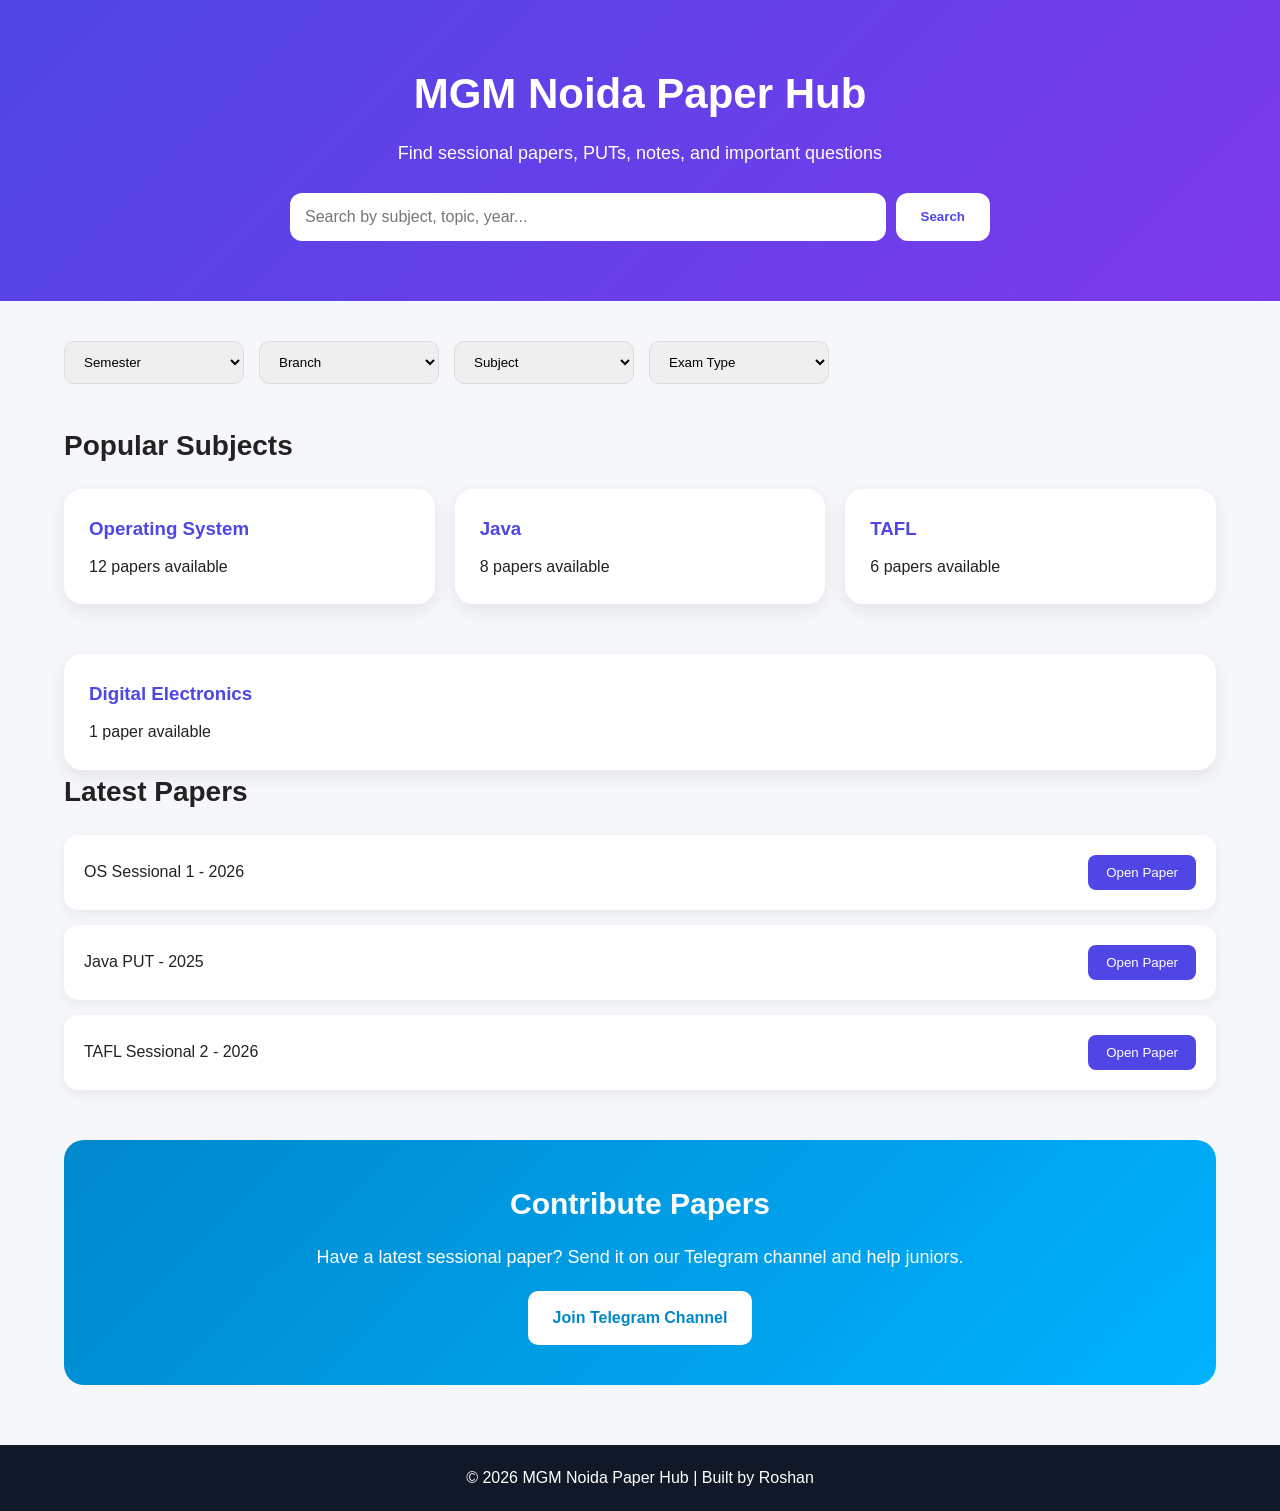
==== index.html @ cc9a1ad0 "renamed home page to index.html" ====
<!DOCTYPE html>
<html lang="en">
<head>
  <meta charset="UTF-8" />
  <meta name="viewport" content="width=device-width, initial-scale=1.0"/>
  <title>MGM Noida Paper Hub</title>
  <style>
    * {
      margin: 0;
      padding: 0;
      box-sizing: border-box;
      font-family: Arial, sans-serif;
    }

    body {
      background: #f5f7fb;
      color: #222;
      line-height: 1.6;
    }

    header {
      background: linear-gradient(135deg, #4f46e5, #7c3aed);
      color: white;
      padding: 60px 20px;
      text-align: center;
    }

    header h1 {
      font-size: 42px;
      margin-bottom: 12px;
    }

    header p {
      font-size: 18px;
      margin-bottom: 25px;
    }

    .search-box {
      max-width: 700px;
      margin: auto;
      display: flex;
      gap: 10px;
    }

    .search-box input {
      flex: 1;
      padding: 15px;
      border: none;
      border-radius: 12px;
      font-size: 16px;
      outline: none;
    }

    .search-box button {
      padding: 15px 25px;
      border: none;
      background: white;
      color: #4f46e5;
      font-weight: bold;
      border-radius: 12px;
      cursor: pointer;
    }

    .container {
      width: 90%;
      max-width: 1200px;
      margin: 40px auto;
    }

    .filters {
      display: flex;
      gap: 15px;
      flex-wrap: wrap;
      margin-bottom: 40px;
    }

    .filters select {
      padding: 12px 15px;
      border-radius: 10px;
      border: 1px solid #ddd;
      min-width: 180px;
    }

    .section-title {
      font-size: 28px;
      margin-bottom: 20px;
    }

    .cards {
      display: grid;
      grid-template-columns: repeat(auto-fit, minmax(250px, 1fr));
      gap: 20px;
      margin-bottom: 50px;
    }

    .card {
      background: white;
      padding: 25px;
      border-radius: 18px;
      box-shadow: 0 6px 18px rgba(0,0,0,0.08);
      transition: 0.3s;
    }

    .card:hover {
      transform: translateY(-5px);
    }

    .card h3 {
      margin-bottom: 10px;
      color: #4f46e5;
    }

    .paper-list {
      display: grid;
      gap: 15px;
      margin-bottom: 50px;
    }

    .paper-item {
      background: white;
      padding: 20px;
      border-radius: 14px;
      box-shadow: 0 4px 12px rgba(0,0,0,0.06);
      display: flex;
      justify-content: space-between;
      align-items: center;
    }

    .paper-item button {
      background: #4f46e5;
      color: white;
      border: none;
      padding: 10px 18px;
      border-radius: 8px;
      cursor: pointer;
    }

    .telegram-box {
      background: linear-gradient(135deg, #0088cc, #00b2ff);
      color: white;
      padding: 40px;
      border-radius: 20px;
      text-align: center;
    }

    .telegram-box h2 {
      margin-bottom: 15px;
      font-size: 30px;
    }

    .telegram-box p {
      margin-bottom: 20px;
      font-size: 18px;
    }

    .telegram-box a {
      display: inline-block;
      padding: 14px 25px;
      background: white;
      color: #0088cc;
      text-decoration: none;
      border-radius: 10px;
      font-weight: bold;
    }

    footer {
      margin-top: 60px;
      padding: 20px;
      text-align: center;
      background: #111827;
      color: white;
    }
  </style>
</head>
<body>

  <header>
    <h1>MGM Noida Paper Hub</h1>
    <p>Find sessional papers, PUTs, notes, and important questions</p>
    <div class="search-box">
      <input type="text" placeholder="Search by subject, topic, year..." />
      <button>Search</button>
    </div>
  </header>

  <div class="container">

    <div class="filters">
      <select>
        <option>Semester</option>
        <option>3rd</option>
        <option>4th</option>
        <option>5th</option>
      </select>

      <select>
        <option>Branch</option>
        <option>CSE</option>
        <option>IT</option>
        <option>ECE</option>
      </select>

      <select>
        <option>Subject</option>
        <option>Operating System</option>
        <option>Java</option>
        <option>TAFL</option>
      </select>

      <select>
        <option>Exam Type</option>
        <option>Sessional 1</option>
        <option>Sessional 2</option>
        <option>PUT</option>
      </select>
    </div>

    <h2 class="section-title">Popular Subjects</h2>
    <div class="cards">
      <div class="card">
        <h3>Operating System</h3>
        <p>12 papers available</p>
      </div>

      <div class="card">
        <h3>Java</h3>
        <p>8 papers available</p>
      </div>

      <div class="card">
        <h3>TAFL</h3>
        <p>6 papers available</p>
      </div>
    </div>
    
    <a href="digital.html" style="text-decoration: none; color: inherit;">
  <div class="card">
    <h3>Digital Electronics</h3>
    <p>1 paper available</p>
  </div>
</a>

    <h2 class="section-title">Latest Papers</h2>
    <div class="paper-list">
      <div class="paper-item">
        <span>OS Sessional 1 - 2026</span>
        <button>Open Paper</button>
      </div>

      <div class="paper-item">
        <span>Java PUT - 2025</span>
        <button>Open Paper</button>
      </div>

      <div class="paper-item">
        <span>TAFL Sessional 2 - 2026</span>
        <button>Open Paper</button>
      </div>
    </div>

    <div class="telegram-box">
      <h2>Contribute Papers</h2>
      <p>Have a latest sessional paper? Send it on our Telegram channel and help juniors.</p>
      <a href="#">Join Telegram Channel</a>
    </div>

  </div>

  <footer>
    © 2026 MGM Noida Paper Hub | Built by Roshan
  </footer>

</body>
</html>
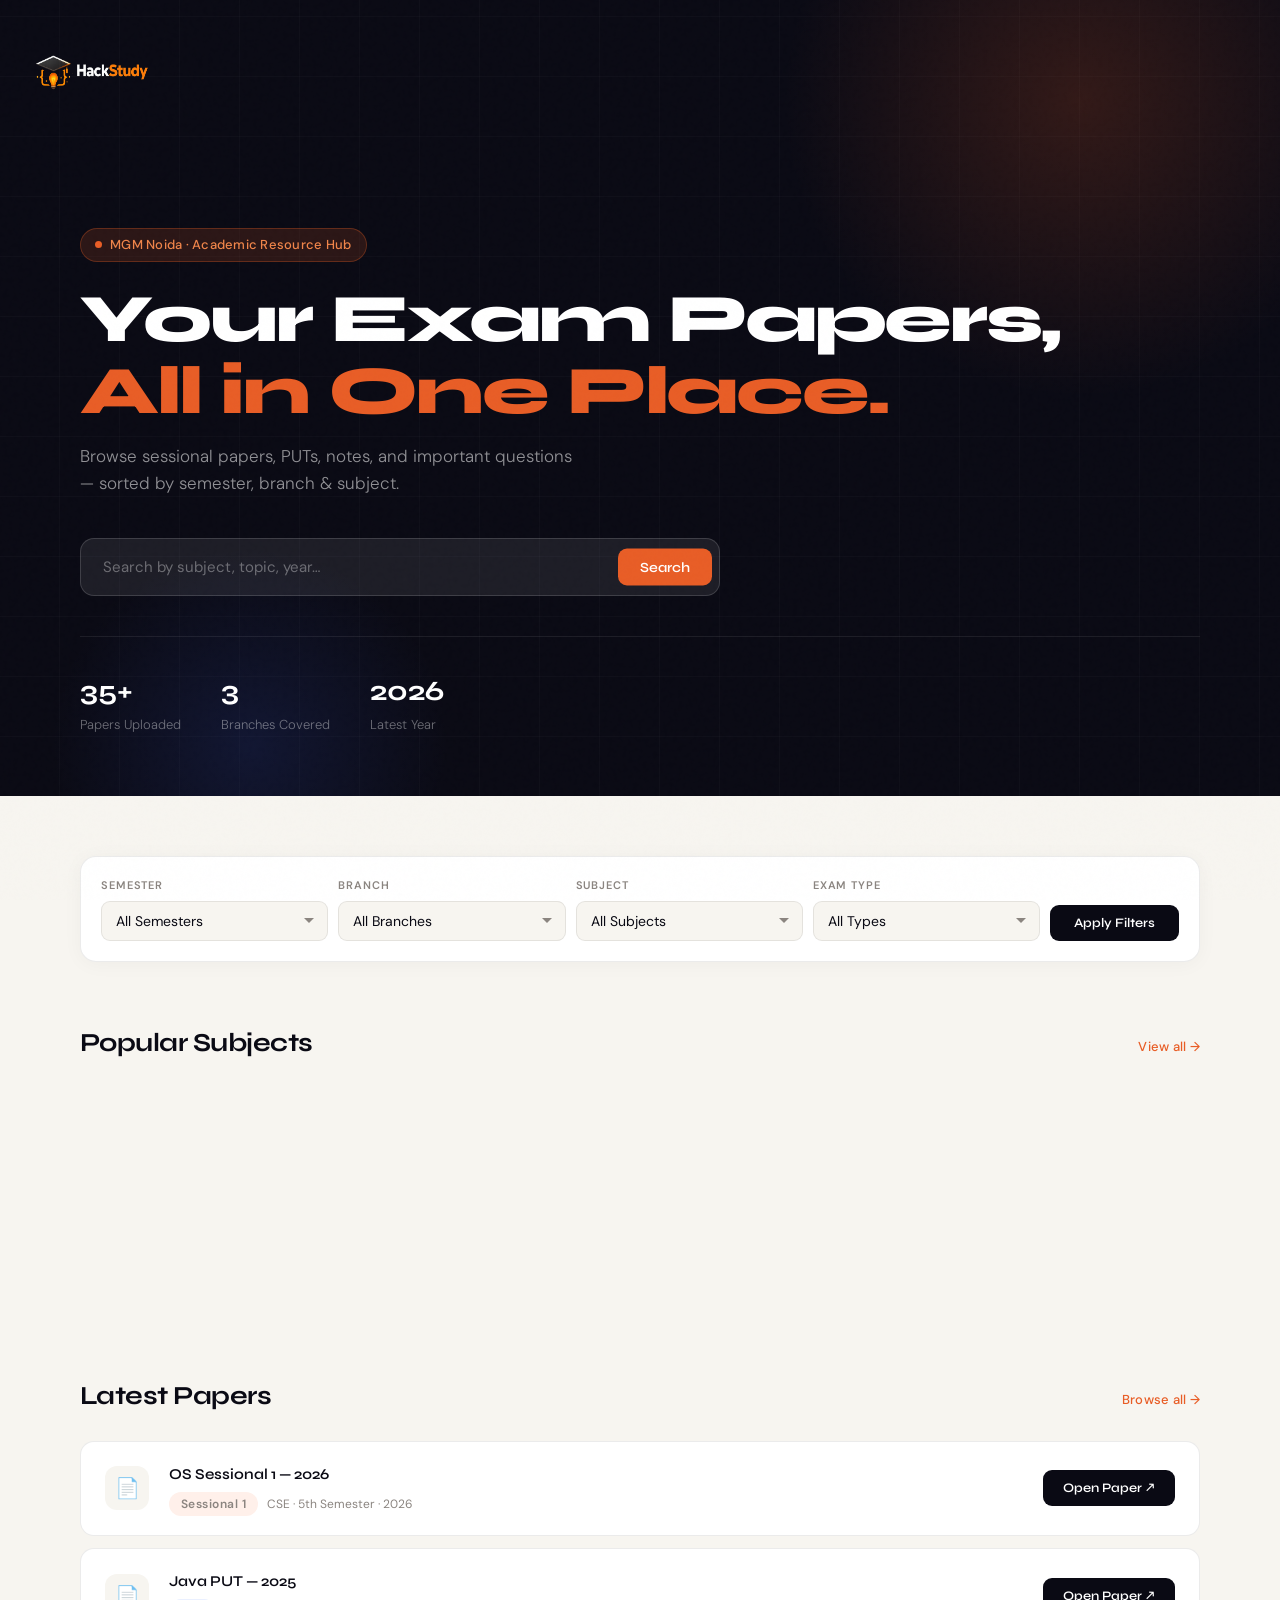
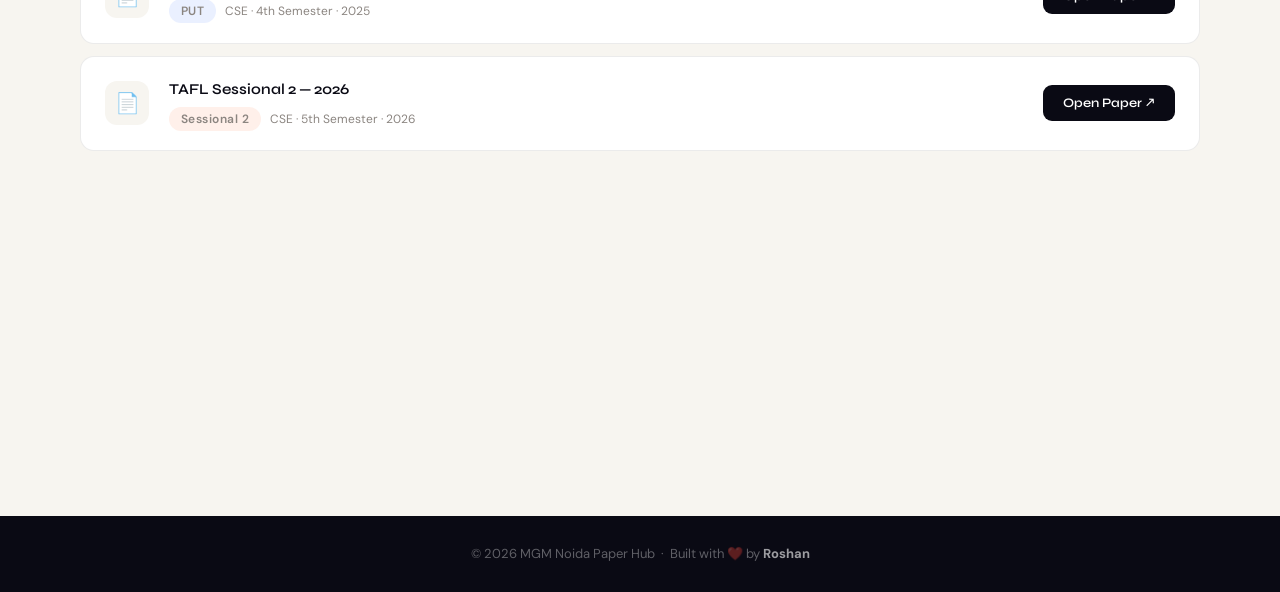
==== commit 5a75c229: "added logo and gitignore" ====
--- a/index.html
+++ b/index.html
@@ -4,270 +4,789 @@
   <meta charset="UTF-8" />
   <meta name="viewport" content="width=device-width, initial-scale=1.0"/>
   <title>MGM Noida Paper Hub</title>
+  <link href="https://fonts.googleapis.com/css2?family=Syne:wght@400;600;700;800&family=DM+Sans:ital,opsz,wght@0,9..40,300;0,9..40,400;0,9..40,500;1,9..40,300&display=swap" rel="stylesheet">
   <style>
+    :root {
+      --ink: #0a0a14;
+      --paper: #f7f5f0;
+      --cream: #ede9e1;
+      --accent: #e85d26;
+      --accent2: #3b5bdb;
+      --muted: #8b8580;
+      --card-bg: #ffffff;
+      --border: rgba(0,0,0,0.08);
+    }
+
     * {
       margin: 0;
       padding: 0;
       box-sizing: border-box;
-      font-family: Arial, sans-serif;
     }
 
     body {
-      background: #f5f7fb;
-      color: #222;
+      background: var(--paper);
+      color: var(--ink);
+      font-family: 'DM Sans', sans-serif;
       line-height: 1.6;
-    }
-
+      overflow-x: hidden;
+    }
+
+    /* ─── NOISE TEXTURE OVERLAY ─── */
+    body::before {
+      content: '';
+      position: fixed;
+      inset: 0;
+      background-image: url("data:image/svg+xml,%3Csvg viewBox='0 0 200 200' xmlns='http://www.w3.org/2000/svg'%3E%3Cfilter id='noise'%3E%3CfeTurbulence type='fractalNoise' baseFrequency='0.9' numOctaves='4' stitchTiles='stitch'/%3E%3C/filter%3E%3Crect width='100%25' height='100%25' filter='url(%23noise)' opacity='0.04'/%3E%3C/svg%3E");
+      pointer-events: none;
+      z-index: 999;
+      opacity: 0.4;
+    }
+
+    /* ─── HEADER ─── */
     header {
-      background: linear-gradient(135deg, #4f46e5, #7c3aed);
+      background: var(--ink);
       color: white;
-      padding: 60px 20px;
-      text-align: center;
+      padding: 0;
+      position: relative;
+      overflow: hidden;
+    }
+
+    .header-bg-lines {
+      position: absolute;
+      inset: 0;
+      background-image:
+        repeating-linear-gradient(0deg, transparent, transparent 59px, rgba(255,255,255,0.04) 60px),
+        repeating-linear-gradient(90deg, transparent, transparent 59px, rgba(255,255,255,0.04) 60px);
+    }
+
+    .header-orb {
+      position: absolute;
+      width: 600px;
+      height: 600px;
+      border-radius: 50%;
+      background: radial-gradient(circle, rgba(232,93,38,0.18) 0%, transparent 70%);
+      top: -200px;
+      right: -100px;
+      pointer-events: none;
+    }
+
+    .header-orb2 {
+      position: absolute;
+      width: 400px;
+      height: 400px;
+      border-radius: 50%;
+      background: radial-gradient(circle, rgba(59,91,219,0.15) 0%, transparent 70%);
+      bottom: -150px;
+      left: 50px;
+      pointer-events: none;
+    }
+
+    .header-inner {
+      position: relative;
+      z-index: 1;
+      max-width: 1200px;
+      margin: 0 auto;
+      padding: 70px 40px 60px;
+    }
+
+    .header-badge {
+      display: inline-flex;
+      align-items: center;
+      gap: 8px;
+      background: rgba(232,93,38,0.15);
+      border: 1px solid rgba(232,93,38,0.3);
+      color: #f0854a;
+      padding: 6px 14px;
+      border-radius: 100px;
+      font-size: 13px;
+      font-weight: 500;
+      margin-bottom: 22px;
+      letter-spacing: 0.02em;
+    }
+
+    .header-badge span {
+      width: 7px;
+      height: 7px;
+      background: #e85d26;
+      border-radius: 50%;
+      display: inline-block;
+      animation: pulse 2s infinite;
+    }
+
+    @keyframes pulse {
+      0%, 100% { opacity: 1; transform: scale(1); }
+      50% { opacity: 0.5; transform: scale(0.8); }
     }
 
     header h1 {
-      font-size: 42px;
-      margin-bottom: 12px;
+      font-family: 'Syne', sans-serif;
+      font-size: clamp(38px, 6vw, 68px);
+      font-weight: 800;
+      line-height: 1.05;
+      letter-spacing: -0.03em;
+      margin-bottom: 16px;
+    }
+
+    header h1 em {
+      font-style: normal;
+      color: var(--accent);
     }
 
     header p {
-      font-size: 18px;
-      margin-bottom: 25px;
-    }
-
-    .search-box {
-      max-width: 700px;
-      margin: auto;
+      font-size: 17px;
+      color: rgba(255,255,255,0.55);
+      font-weight: 300;
+      max-width: 500px;
+      margin-bottom: 40px;
+    }
+
+    .search-wrap {
+      max-width: 640px;
+      position: relative;
+    }
+
+    .search-wrap input {
+      width: 100%;
+      padding: 18px 140px 18px 22px;
+      background: rgba(255,255,255,0.08);
+      border: 1px solid rgba(255,255,255,0.15);
+      border-radius: 14px;
+      color: white;
+      font-size: 15px;
+      font-family: 'DM Sans', sans-serif;
+      outline: none;
+      transition: border 0.2s, background 0.2s;
+    }
+
+    .search-wrap input::placeholder { color: rgba(255,255,255,0.35); }
+    .search-wrap input:focus {
+      border-color: rgba(232,93,38,0.5);
+      background: rgba(255,255,255,0.12);
+    }
+
+    .search-wrap button {
+      position: absolute;
+      right: 8px;
+      top: 50%;
+      transform: translateY(-50%);
+      background: var(--accent);
+      color: white;
+      border: none;
+      padding: 10px 22px;
+      border-radius: 9px;
+      font-family: 'Syne', sans-serif;
+      font-weight: 600;
+      font-size: 14px;
+      cursor: pointer;
+      transition: background 0.2s, transform 0.15s;
+    }
+
+    .search-wrap button:hover {
+      background: #d04e1a;
+      transform: translateY(-50%) scale(1.03);
+    }
+
+    .header-stats {
+      display: flex;
+      gap: 40px;
+      margin-top: 40px;
+      padding-top: 32px;
+      border-top: 1px solid rgba(255,255,255,0.08);
+    }
+
+    .stat {
+      display: flex;
+      flex-direction: column;
+      gap: 2px;
+    }
+
+    .stat-num {
+      font-family: 'Syne', sans-serif;
+      font-size: 28px;
+      font-weight: 700;
+      color: white;
+    }
+
+    .stat-label {
+      font-size: 13px;
+      color: rgba(255,255,255,0.4);
+      font-weight: 300;
+    }
+
+    /* ─── MAIN ─── */
+    .container {
+      max-width: 1200px;
+      margin: 0 auto;
+      padding: 60px 40px 80px;
+    }
+
+    /* ─── FILTERS ─── */
+    .filter-bar {
       display: flex;
       gap: 10px;
-    }
-
-    .search-box input {
+      flex-wrap: wrap;
+      margin-bottom: 60px;
+      padding: 20px;
+      background: var(--card-bg);
+      border-radius: 16px;
+      border: 1px solid var(--border);
+      box-shadow: 0 2px 20px rgba(0,0,0,0.04);
+    }
+
+    .filter-bar label {
+      font-size: 11px;
+      font-weight: 600;
+      letter-spacing: 0.08em;
+      text-transform: uppercase;
+      color: var(--muted);
+      display: block;
+      margin-bottom: 6px;
+    }
+
+    .filter-group {
+      display: flex;
+      flex-direction: column;
       flex: 1;
-      padding: 15px;
+      min-width: 140px;
+    }
+
+    .filter-group select {
+      padding: 10px 14px;
+      border-radius: 9px;
+      border: 1.5px solid var(--border);
+      background: var(--paper);
+      font-family: 'DM Sans', sans-serif;
+      font-size: 14px;
+      color: var(--ink);
+      outline: none;
+      cursor: pointer;
+      transition: border-color 0.2s;
+      appearance: none;
+      background-image: url("data:image/svg+xml,%3Csvg xmlns='http://www.w3.org/2000/svg' width='12' height='12' viewBox='0 0 12 12'%3E%3Cpath fill='%238b8580' d='M6 8L1 3h10z'/%3E%3C/svg%3E");
+      background-repeat: no-repeat;
+      background-position: right 12px center;
+      padding-right: 32px;
+    }
+
+    .filter-group select:focus { border-color: var(--accent2); }
+
+    .filter-btn {
+      align-self: flex-end;
+      padding: 10px 24px;
+      background: var(--ink);
+      color: white;
       border: none;
-      border-radius: 12px;
-      font-size: 16px;
-      outline: none;
-    }
-
-    .search-box button {
-      padding: 15px 25px;
-      border: none;
-      background: white;
-      color: #4f46e5;
-      font-weight: bold;
-      border-radius: 12px;
+      border-radius: 9px;
+      font-family: 'Syne', sans-serif;
+      font-weight: 600;
+      font-size: 13px;
       cursor: pointer;
-    }
-
-    .container {
-      width: 90%;
-      max-width: 1200px;
-      margin: 40px auto;
-    }
-
-    .filters {
-      display: flex;
-      gap: 15px;
-      flex-wrap: wrap;
-      margin-bottom: 40px;
-    }
-
-    .filters select {
-      padding: 12px 15px;
-      border-radius: 10px;
-      border: 1px solid #ddd;
-      min-width: 180px;
+      transition: background 0.2s;
+      white-space: nowrap;
+    }
+
+    .filter-btn:hover { background: #1e1e2e; }
+
+    /* ─── SECTION HEADER ─── */
+    .section-header {
+      display: flex;
+      align-items: baseline;
+      justify-content: space-between;
+      margin-bottom: 24px;
     }
 
     .section-title {
-      font-size: 28px;
-      margin-bottom: 20px;
-    }
-
+      font-family: 'Syne', sans-serif;
+      font-size: 26px;
+      font-weight: 700;
+      letter-spacing: -0.02em;
+    }
+
+    .section-link {
+      font-size: 13px;
+      color: var(--accent);
+      text-decoration: none;
+      font-weight: 500;
+      letter-spacing: 0.02em;
+    }
+
+    .section-link:hover { text-decoration: underline; }
+
+    /* ─── SUBJECT CARDS ─── */
     .cards {
       display: grid;
-      grid-template-columns: repeat(auto-fit, minmax(250px, 1fr));
-      gap: 20px;
-      margin-bottom: 50px;
+      grid-template-columns: repeat(auto-fill, minmax(220px, 1fr));
+      gap: 16px;
+      margin-bottom: 60px;
     }
 
     .card {
-      background: white;
-      padding: 25px;
+      background: var(--card-bg);
+      padding: 28px 24px;
       border-radius: 18px;
-      box-shadow: 0 6px 18px rgba(0,0,0,0.08);
-      transition: 0.3s;
+      border: 1.5px solid var(--border);
+      text-decoration: none;
+      color: inherit;
+      transition: transform 0.2s, box-shadow 0.2s, border-color 0.2s;
+      cursor: pointer;
+      position: relative;
+      overflow: hidden;
+    }
+
+    .card::after {
+      content: '';
+      position: absolute;
+      bottom: 0;
+      left: 0;
+      right: 0;
+      height: 3px;
+      background: var(--card-accent, var(--accent));
+      transform: scaleX(0);
+      transform-origin: left;
+      transition: transform 0.25s ease;
     }
 
     .card:hover {
-      transform: translateY(-5px);
+      transform: translateY(-4px);
+      box-shadow: 0 16px 40px rgba(0,0,0,0.1);
+      border-color: transparent;
+    }
+
+    .card:hover::after { transform: scaleX(1); }
+
+    .card-icon {
+      font-size: 28px;
+      margin-bottom: 14px;
+      display: block;
     }
 
     .card h3 {
-      margin-bottom: 10px;
-      color: #4f46e5;
-    }
-
+      font-family: 'Syne', sans-serif;
+      font-size: 16px;
+      font-weight: 700;
+      margin-bottom: 6px;
+      color: var(--ink);
+    }
+
+    .card p {
+      font-size: 13px;
+      color: var(--muted);
+    }
+
+    .card .pill {
+      display: inline-block;
+      margin-top: 12px;
+      padding: 4px 10px;
+      border-radius: 100px;
+      font-size: 11px;
+      font-weight: 600;
+      letter-spacing: 0.04em;
+      background: var(--pill-bg, #f0f0ff);
+      color: var(--pill-color, var(--accent2));
+    }
+
+    /* ─── PAPER LIST ─── */
     .paper-list {
       display: grid;
-      gap: 15px;
-      margin-bottom: 50px;
+      gap: 12px;
+      margin-bottom: 60px;
     }
 
     .paper-item {
-      background: white;
-      padding: 20px;
+      background: var(--card-bg);
+      padding: 20px 24px;
       border-radius: 14px;
-      box-shadow: 0 4px 12px rgba(0,0,0,0.06);
-      display: flex;
-      justify-content: space-between;
+      border: 1.5px solid var(--border);
+      display: flex;
       align-items: center;
-    }
-
-    .paper-item button {
-      background: #4f46e5;
+      gap: 20px;
+      transition: border-color 0.2s, box-shadow 0.2s;
+    }
+
+    .paper-item:hover {
+      border-color: rgba(59,91,219,0.2);
+      box-shadow: 0 8px 30px rgba(0,0,0,0.06);
+    }
+
+    .paper-icon {
+      width: 44px;
+      height: 44px;
+      border-radius: 12px;
+      background: var(--paper);
+      display: flex;
+      align-items: center;
+      justify-content: center;
+      font-size: 20px;
+      flex-shrink: 0;
+    }
+
+    .paper-meta {
+      flex: 1;
+    }
+
+    .paper-meta strong {
+      display: block;
+      font-family: 'Syne', sans-serif;
+      font-size: 15px;
+      font-weight: 600;
+      margin-bottom: 4px;
+    }
+
+    .paper-meta span {
+      font-size: 12px;
+      color: var(--muted);
+    }
+
+    .paper-tag {
+      padding: 4px 12px;
+      border-radius: 100px;
+      font-size: 11px;
+      font-weight: 600;
+      letter-spacing: 0.04em;
+      margin-right: 6px;
+    }
+
+    .tag-sess { background: #fff0ea; color: #c94a13; }
+    .tag-put  { background: #eaf0ff; color: #2d4fbb; }
+
+    .paper-btn {
+      background: var(--ink);
       color: white;
       border: none;
-      padding: 10px 18px;
-      border-radius: 8px;
+      padding: 10px 20px;
+      border-radius: 9px;
+      font-family: 'Syne', sans-serif;
+      font-size: 13px;
+      font-weight: 600;
       cursor: pointer;
-    }
-
-    .telegram-box {
-      background: linear-gradient(135deg, #0088cc, #00b2ff);
+      transition: background 0.2s, transform 0.15s;
+      flex-shrink: 0;
+    }
+
+    .paper-btn:hover {
+      background: var(--accent2);
+      transform: scale(1.03);
+    }
+
+    /* ─── TELEGRAM BOX ─── */
+    .contribute-box {
+      background: var(--ink);
       color: white;
-      padding: 40px;
-      border-radius: 20px;
+      padding: 56px 48px;
+      border-radius: 24px;
+      display: flex;
+      align-items: center;
+      justify-content: space-between;
+      gap: 40px;
+      position: relative;
+      overflow: hidden;
+    }
+
+    .contribute-box::before {
+      content: '';
+      position: absolute;
+      width: 400px;
+      height: 400px;
+      border-radius: 50%;
+      background: radial-gradient(circle, rgba(59,91,219,0.3) 0%, transparent 70%);
+      top: -150px;
+      right: -100px;
+      pointer-events: none;
+    }
+
+    .contribute-box::after {
+      content: '';
+      position: absolute;
+      width: 300px;
+      height: 300px;
+      border-radius: 50%;
+      background: radial-gradient(circle, rgba(232,93,38,0.2) 0%, transparent 70%);
+      bottom: -100px;
+      left: 20%;
+      pointer-events: none;
+    }
+
+    .contribute-text { position: relative; z-index: 1; }
+
+    .contribute-text h2 {
+      font-family: 'Syne', sans-serif;
+      font-size: 32px;
+      font-weight: 800;
+      margin-bottom: 10px;
+      letter-spacing: -0.02em;
+    }
+
+    .contribute-text p {
+      font-size: 16px;
+      color: rgba(255,255,255,0.55);
+      font-weight: 300;
+      max-width: 420px;
+    }
+
+    .contribute-actions {
+      display: flex;
+      flex-direction: column;
+      gap: 12px;
+      align-items: center;
+      position: relative;
+      z-index: 1;
+      flex-shrink: 0;
+    }
+
+    .tg-btn {
+      display: inline-flex;
+      align-items: center;
+      gap: 10px;
+      padding: 14px 28px;
+      background: #2AABEE;
+      color: white;
+      text-decoration: none;
+      border-radius: 12px;
+      font-family: 'Syne', sans-serif;
+      font-weight: 700;
+      font-size: 15px;
+      transition: background 0.2s, transform 0.15s;
+      white-space: nowrap;
+    }
+
+    .tg-btn:hover {
+      background: #1a9bde;
+      transform: scale(1.04);
+    }
+
+    .tg-note {
+      font-size: 12px;
+      color: rgba(255,255,255,0.35);
+    }
+
+    /* ─── FOOTER ─── */
+    footer {
+      background: var(--ink);
+      color: rgba(255,255,255,0.35);
       text-align: center;
-    }
-
-    .telegram-box h2 {
-      margin-bottom: 15px;
-      font-size: 30px;
-    }
-
-    .telegram-box p {
-      margin-bottom: 20px;
-      font-size: 18px;
-    }
-
-    .telegram-box a {
-      display: inline-block;
-      padding: 14px 25px;
-      background: white;
-      color: #0088cc;
-      text-decoration: none;
-      border-radius: 10px;
-      font-weight: bold;
-    }
-
-    footer {
-      margin-top: 60px;
-      padding: 20px;
-      text-align: center;
-      background: #111827;
-      color: white;
-    }
+      padding: 28px 20px;
+      font-size: 13px;
+      margin-top: 0;
+    }
+
+    footer strong { color: rgba(255,255,255,0.6); }
+
+    /* ─── ANIMATIONS ─── */
+    .fade-up {
+      opacity: 0;
+      transform: translateY(20px);
+      animation: fadeUp 0.5s forwards;
+    }
+
+    @keyframes fadeUp {
+      to { opacity: 1; transform: translateY(0); }
+    }
+
+    .delay-1 { animation-delay: 0.1s; }
+    .delay-2 { animation-delay: 0.2s; }
+    .delay-3 { animation-delay: 0.3s; }
+    .delay-4 { animation-delay: 0.4s; }
+
+    @media (max-width: 700px) {
+      .header-inner { padding: 50px 24px 44px; }
+      .container { padding: 40px 20px 60px; }
+      .header-stats { gap: 24px; }
+      .contribute-box { flex-direction: column; padding: 36px 28px; text-align: center; }
+      .contribute-text p { margin: 0 auto; }
+      .filter-bar { flex-direction: column; }
+    }
+    .logo-img {
+      height: 150px;
+      width: 180px;
+      
+    }
+   
+ 
   </style>
 </head>
 <body>
+ 
 
   <header>
-    <h1>MGM Noida Paper Hub</h1>
-    <p>Find sessional papers, PUTs, notes, and important questions</p>
-    <div class="search-box">
-      <input type="text" placeholder="Search by subject, topic, year..." />
-      <button>Search</button>
+     <nav class="navbar">
+  <img src="logo.png" alt="HackStudy Logo" class="logo-img">
+</nav>
+    <div class="header-bg-lines"></div>
+    <div class="header-orb"></div>
+    <div class="header-orb2"></div>
+    <div class="header-inner">
+      <div class="header-badge fade-up">
+        <span></span> MGM Noida · Academic Resource Hub
+      </div>
+      <h1 class="fade-up delay-1">
+        Your Exam Papers,<br><em>All in One Place.</em>
+      </h1>
+      <p class="fade-up delay-2">
+        Browse sessional papers, PUTs, notes, and important questions — sorted by semester, branch & subject.
+      </p>
+      <div class="search-wrap fade-up delay-3">
+        <input type="text" placeholder="Search by subject, topic, year…" />
+        <button>Search</button>
+      </div>
+      <div class="header-stats fade-up delay-4">
+        <div class="stat">
+          <span class="stat-num">35+</span>
+          <span class="stat-label">Papers Uploaded</span>
+        </div>
+        <div class="stat">
+          <span class="stat-num">3</span>
+          <span class="stat-label">Branches Covered</span>
+        </div>
+        <div class="stat">
+          <span class="stat-num">2026</span>
+          <span class="stat-label">Latest Year</span>
+        </div>
+      </div>
     </div>
   </header>
 
   <div class="container">
 
-    <div class="filters">
-      <select>
-        <option>Semester</option>
-        <option>3rd</option>
-        <option>4th</option>
-        <option>5th</option>
-      </select>
-
-      <select>
-        <option>Branch</option>
-        <option>CSE</option>
-        <option>IT</option>
-        <option>ECE</option>
-      </select>
-
-      <select>
-        <option>Subject</option>
-        <option>Operating System</option>
-        <option>Java</option>
-        <option>TAFL</option>
-      </select>
-
-      <select>
-        <option>Exam Type</option>
-        <option>Sessional 1</option>
-        <option>Sessional 2</option>
-        <option>PUT</option>
-      </select>
+    <!-- Filters -->
+    <div class="filter-bar fade-up">
+      <div class="filter-group">
+        <label>Semester</label>
+        <select>
+          <option>All Semesters</option>
+          <option>3rd</option>
+          <option>4th</option>
+          <option>5th</option>
+        </select>
+      </div>
+      <div class="filter-group">
+        <label>Branch</label>
+        <select>
+          <option>All Branches</option>
+          <option>CSE</option>
+          <option>IT</option>
+          <option>ECE</option>
+        </select>
+      </div>
+      <div class="filter-group">
+        <label>Subject</label>
+        <select>
+          <option>All Subjects</option>
+          <option>Operating System</option>
+          <option>Java</option>
+          <option>TAFL</option>
+          <option>Digital Electronics</option>
+        </select>
+      </div>
+      <div class="filter-group">
+        <label>Exam Type</label>
+        <select>
+          <option>All Types</option>
+          <option>Sessional 1</option>
+          <option>Sessional 2</option>
+          <option>PUT</option>
+        </select>
+      </div>
+      <button class="filter-btn">Apply Filters</button>
     </div>
 
-    <h2 class="section-title">Popular Subjects</h2>
+    <!-- Popular Subjects -->
+    <div class="section-header">
+      <h2 class="section-title">Popular Subjects</h2>
+      <a href="#" class="section-link">View all →</a>
+    </div>
+
     <div class="cards">
-      <div class="card">
+      <div class="card" style="--card-accent:#e85d26; --pill-bg:#fff0ea; --pill-color:#c94a13;">
+        <span class="card-icon">🖥️</span>
         <h3>Operating System</h3>
-        <p>12 papers available</p>
-      </div>
-
-      <div class="card">
+        <p>Process management, scheduling, memory</p>
+        <span class="pill">12 Papers</span>
+      </div>
+      <div class="card" style="--card-accent:#3b5bdb; --pill-bg:#eaf0ff; --pill-color:#2d4fbb;">
+        <span class="card-icon">☕</span>
         <h3>Java</h3>
-        <p>8 papers available</p>
-      </div>
-
-      <div class="card">
+        <p>OOP, collections, threading, frameworks</p>
+        <span class="pill">8 Papers</span>
+      </div>
+      <div class="card" style="--card-accent:#7c3aed; --pill-bg:#f3eeff; --pill-color:#6d28d9;">
+        <span class="card-icon">🔣</span>
         <h3>TAFL</h3>
-        <p>6 papers available</p>
-      </div>
+        <p>Automata, grammars, Turing machines</p>
+        <span class="pill">6 Papers</span>
+      </div>
+      <a href="digital.html" style="text-decoration:none;">
+        <div class="card" style="--card-accent:#059669; --pill-bg:#ecfdf5; --pill-color:#047857;">
+          <span class="card-icon">⚡</span>
+          <h3>Digital Electronics</h3>
+          <p>Logic gates, circuits, flip-flops</p>
+          <span class="pill">1 Paper</span>
+        </div>
+      </a>
     </div>
-    
-    <a href="digital.html" style="text-decoration: none; color: inherit;">
-  <div class="card">
-    <h3>Digital Electronics</h3>
-    <p>1 paper available</p>
-  </div>
-</a>
-
-    <h2 class="section-title">Latest Papers</h2>
+
+    <!-- Latest Papers -->
+    <div class="section-header">
+      <h2 class="section-title">Latest Papers</h2>
+      <a href="#" class="section-link">Browse all →</a>
+    </div>
+
     <div class="paper-list">
       <div class="paper-item">
-        <span>OS Sessional 1 - 2026</span>
-        <button>Open Paper</button>
+        <div class="paper-icon">📄</div>
+        <div class="paper-meta">
+          <strong>OS Sessional 1 — 2026</strong>
+          <span>
+            <span class="paper-tag tag-sess">Sessional 1</span>
+            CSE · 5th Semester · 2026
+          </span>
+        </div>
+        <button class="paper-btn">Open Paper ↗</button>
       </div>
 
       <div class="paper-item">
-        <span>Java PUT - 2025</span>
-        <button>Open Paper</button>
+        <div class="paper-icon">📄</div>
+        <div class="paper-meta">
+          <strong>Java PUT — 2025</strong>
+          <span>
+            <span class="paper-tag tag-put">PUT</span>
+            CSE · 4th Semester · 2025
+          </span>
+        </div>
+        <button class="paper-btn">Open Paper ↗</button>
       </div>
 
       <div class="paper-item">
-        <span>TAFL Sessional 2 - 2026</span>
-        <button>Open Paper</button>
+        <div class="paper-icon">📄</div>
+        <div class="paper-meta">
+          <strong>TAFL Sessional 2 — 2026</strong>
+          <span>
+            <span class="paper-tag tag-sess">Sessional 2</span>
+            CSE · 5th Semester · 2026
+          </span>
+        </div>
+        <button class="paper-btn">Open Paper ↗</button>
       </div>
     </div>
 
-    <div class="telegram-box">
-      <h2>Contribute Papers</h2>
-      <p>Have a latest sessional paper? Send it on our Telegram channel and help juniors.</p>
-      <a href="#">Join Telegram Channel</a>
+    <!-- Contribute CTA -->
+    <div class="contribute-box">
+      <div class="contribute-text">
+        <h2>Have a Paper? Share It 🎁</h2>
+        <p>Help your juniors by sending the latest sessional papers to our Telegram channel. Every contribution counts.</p>
+      </div>
+      <div class="contribute-actions">
+        <a href="#" class="tg-btn">
+          <svg width="20" height="20" viewBox="0 0 24 24" fill="white"><path d="M11.944 0A12 12 0 0 0 0 12a12 12 0 0 0 12 12 12 12 0 0 0 12-12A12 12 0 0 0 12 0a12 12 0 0 0-.056 0zm4.962 7.224c.1-.002.321.023.465.14a.506.506 0 0 1 .171.325c.016.093.036.306.02.472-.18 1.898-.962 6.502-1.36 8.627-.168.9-.499 1.201-.82 1.23-.696.065-1.225-.46-1.9-.902-1.056-.693-1.653-1.124-2.678-1.8-1.185-.78-.417-1.21.258-1.91.177-.184 3.247-2.977 3.307-3.23.007-.032.014-.15-.056-.212s-.174-.041-.249-.024c-.106.024-1.793 1.14-5.061 3.345-.48.33-.913.49-1.302.48-.428-.008-1.252-.241-1.865-.44-.752-.245-1.349-.374-1.297-.789.027-.216.325-.437.893-.663 3.498-1.524 5.83-2.529 6.998-3.014 3.332-1.386 4.025-1.627 4.476-1.635z"/></svg>
+          Join Telegram Channel
+        </a>
+        <span class="tg-note">500+ students already joined</span>
+      </div>
     </div>
 
   </div>
 
   <footer>
-    © 2026 MGM Noida Paper Hub | Built by Roshan
+    © 2026 MGM Noida Paper Hub &nbsp;·&nbsp; Built with ❤️ by <strong>Roshan</strong>
   </footer>
 
 </body>
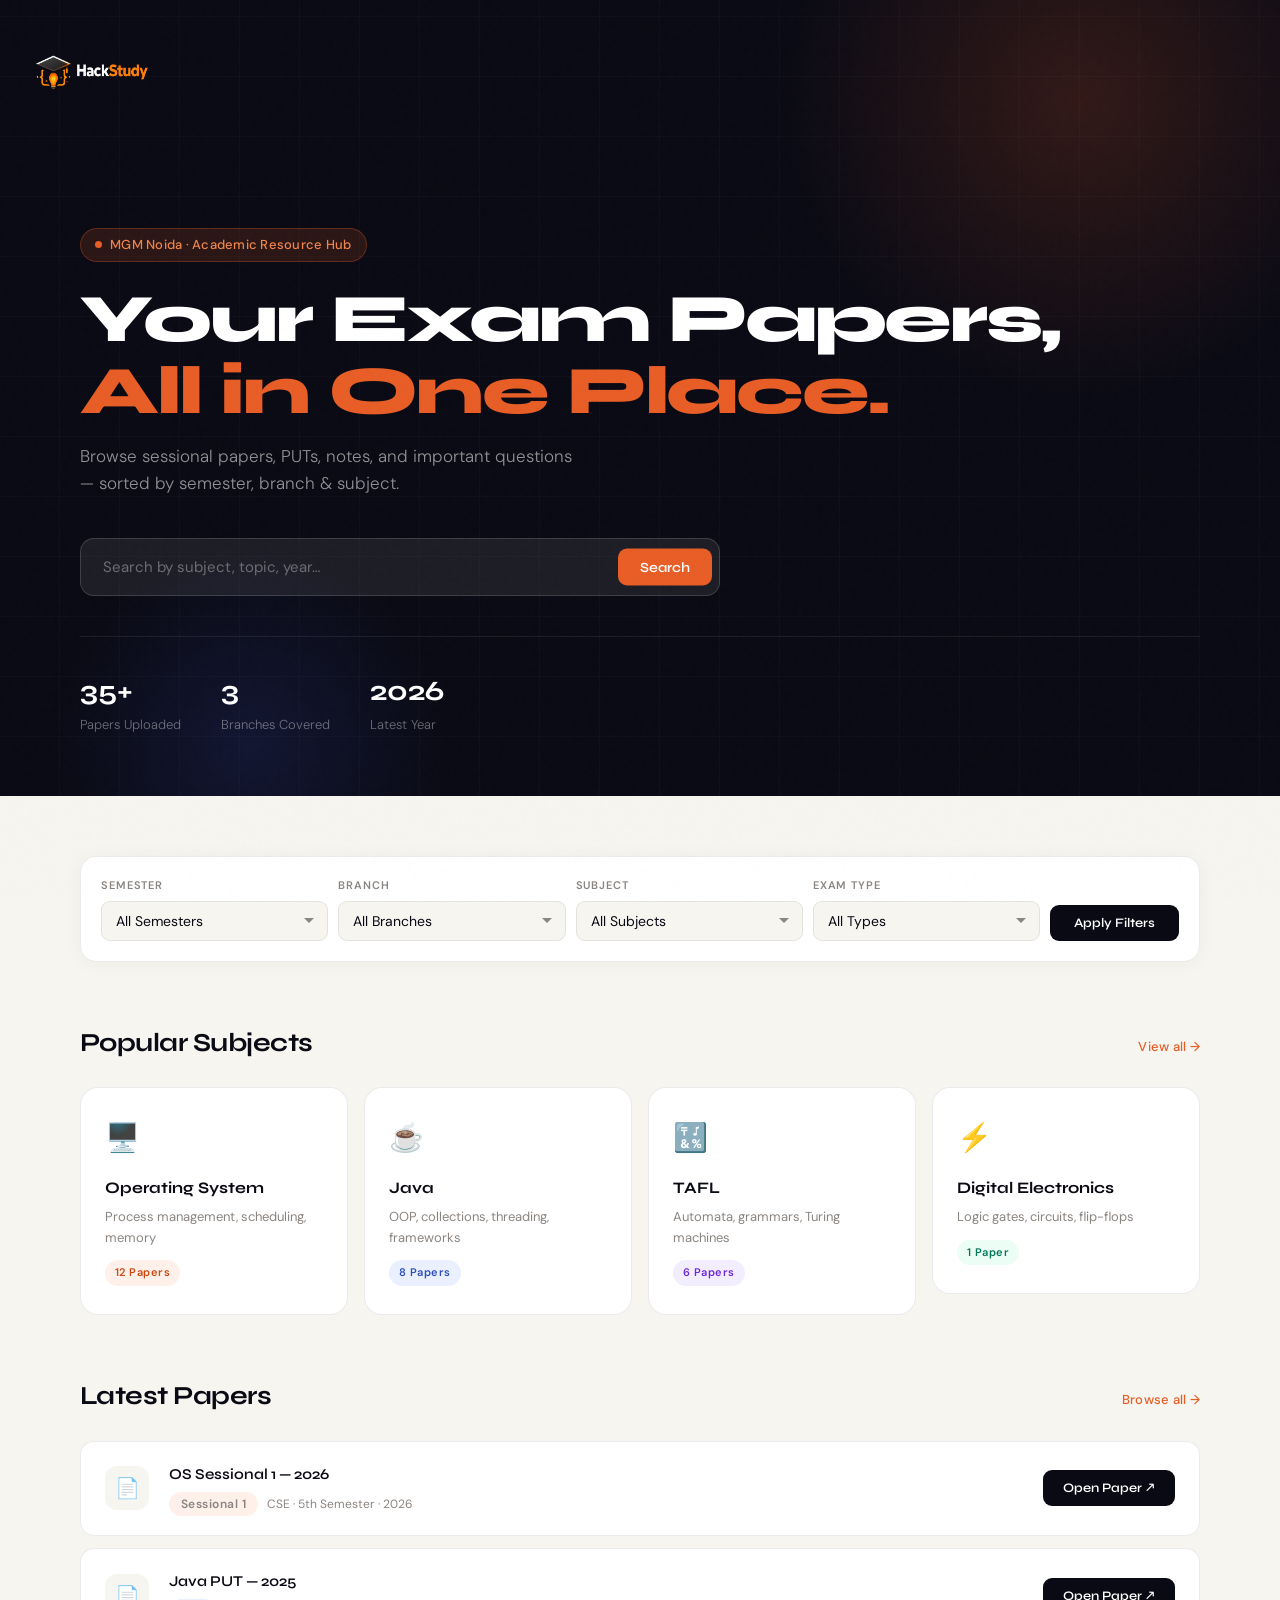
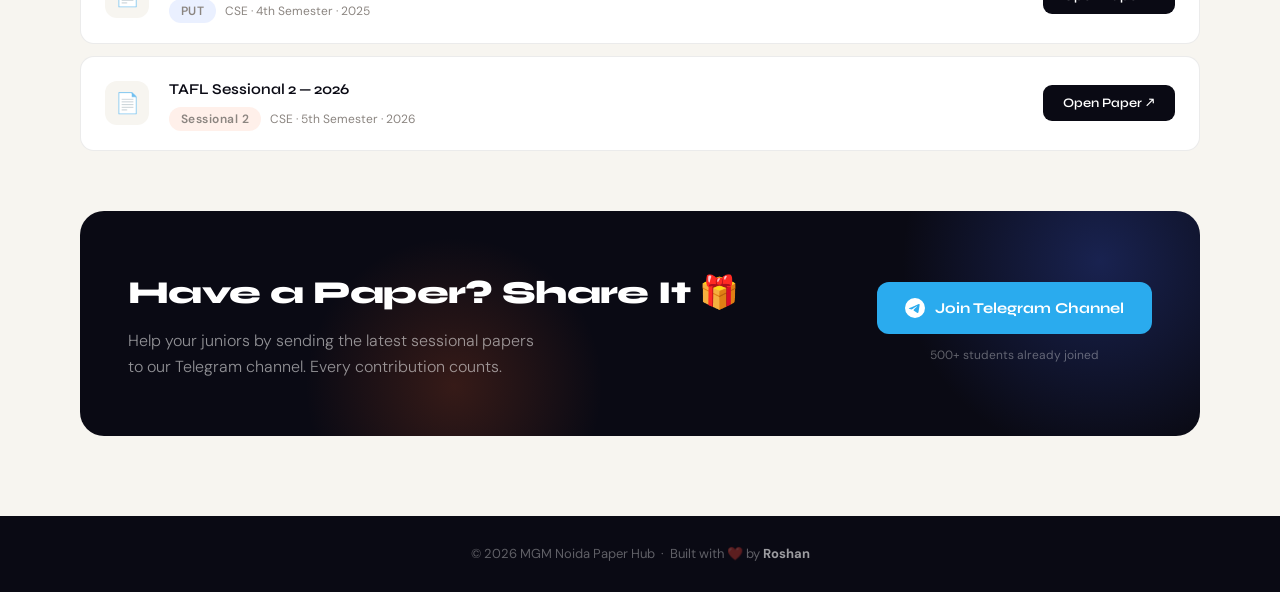
==== commit 3a6cf2fb: "added logo assets" ====
--- a/index.html
+++ b/index.html
@@ -609,7 +609,7 @@
 
   <header>
      <nav class="navbar">
-  <img src="logo.png" alt="HackStudy Logo" class="logo-img">
+  <img src="./assets/logo.png" alt="HackStudy Logo" class="logo-img">
 </nav>
     <div class="header-bg-lines"></div>
     <div class="header-orb"></div>
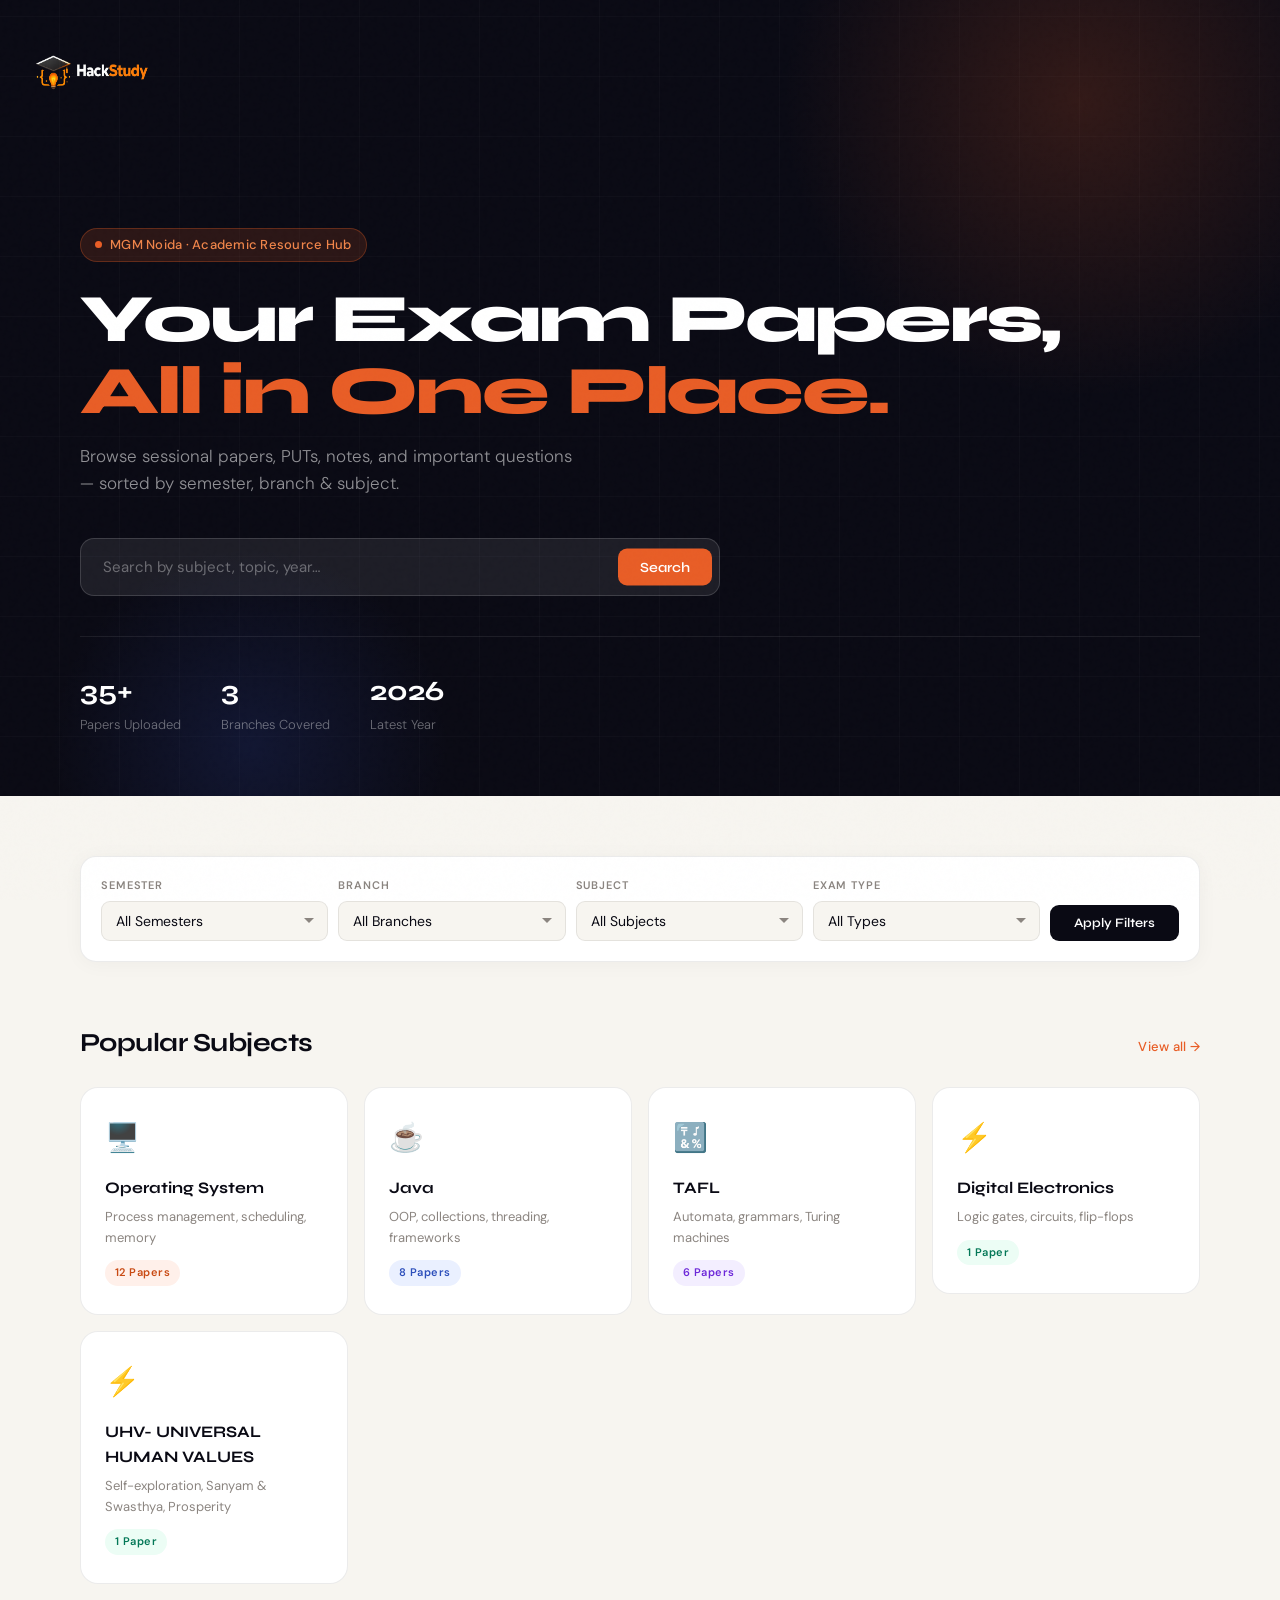
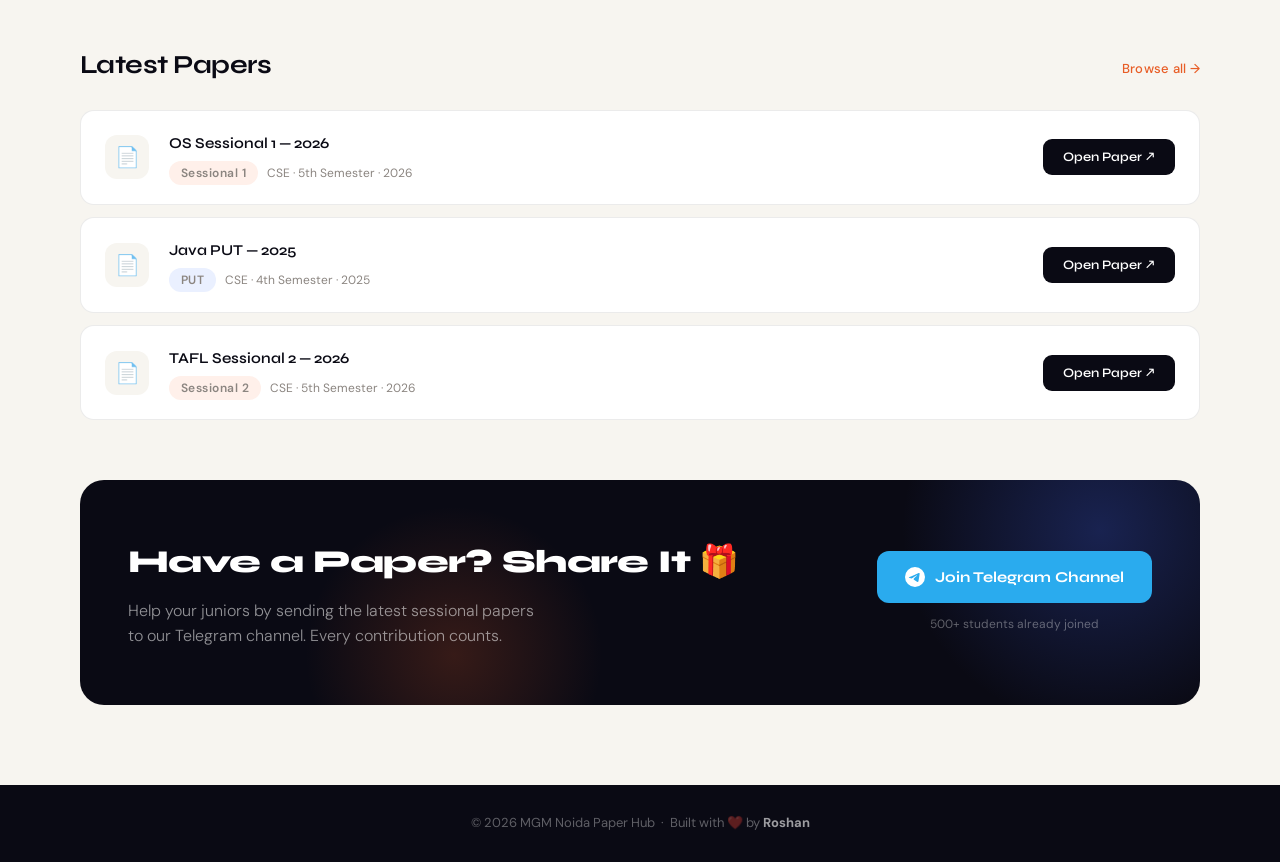
==== commit 89395186: "feat: add uhv page" ====
--- a/index.html
+++ b/index.html
@@ -5,611 +5,15 @@
   <meta name="viewport" content="width=device-width, initial-scale=1.0"/>
   <title>MGM Noida Paper Hub</title>
   <link href="https://fonts.googleapis.com/css2?family=Syne:wght@400;600;700;800&family=DM+Sans:ital,opsz,wght@0,9..40,300;0,9..40,400;0,9..40,500;1,9..40,300&display=swap" rel="stylesheet">
-  <style>
-    :root {
-      --ink: #0a0a14;
-      --paper: #f7f5f0;
-      --cream: #ede9e1;
-      --accent: #e85d26;
-      --accent2: #3b5bdb;
-      --muted: #8b8580;
-      --card-bg: #ffffff;
-      --border: rgba(0,0,0,0.08);
-    }
-
-    * {
-      margin: 0;
-      padding: 0;
-      box-sizing: border-box;
-    }
-
-    body {
-      background: var(--paper);
-      color: var(--ink);
-      font-family: 'DM Sans', sans-serif;
-      line-height: 1.6;
-      overflow-x: hidden;
-    }
-
-    /* ─── NOISE TEXTURE OVERLAY ─── */
-    body::before {
-      content: '';
-      position: fixed;
-      inset: 0;
-      background-image: url("data:image/svg+xml,%3Csvg viewBox='0 0 200 200' xmlns='http://www.w3.org/2000/svg'%3E%3Cfilter id='noise'%3E%3CfeTurbulence type='fractalNoise' baseFrequency='0.9' numOctaves='4' stitchTiles='stitch'/%3E%3C/filter%3E%3Crect width='100%25' height='100%25' filter='url(%23noise)' opacity='0.04'/%3E%3C/svg%3E");
-      pointer-events: none;
-      z-index: 999;
-      opacity: 0.4;
-    }
-
-    /* ─── HEADER ─── */
-    header {
-      background: var(--ink);
-      color: white;
-      padding: 0;
-      position: relative;
-      overflow: hidden;
-    }
-
-    .header-bg-lines {
-      position: absolute;
-      inset: 0;
-      background-image:
-        repeating-linear-gradient(0deg, transparent, transparent 59px, rgba(255,255,255,0.04) 60px),
-        repeating-linear-gradient(90deg, transparent, transparent 59px, rgba(255,255,255,0.04) 60px);
-    }
-
-    .header-orb {
-      position: absolute;
-      width: 600px;
-      height: 600px;
-      border-radius: 50%;
-      background: radial-gradient(circle, rgba(232,93,38,0.18) 0%, transparent 70%);
-      top: -200px;
-      right: -100px;
-      pointer-events: none;
-    }
-
-    .header-orb2 {
-      position: absolute;
-      width: 400px;
-      height: 400px;
-      border-radius: 50%;
-      background: radial-gradient(circle, rgba(59,91,219,0.15) 0%, transparent 70%);
-      bottom: -150px;
-      left: 50px;
-      pointer-events: none;
-    }
-
-    .header-inner {
-      position: relative;
-      z-index: 1;
-      max-width: 1200px;
-      margin: 0 auto;
-      padding: 70px 40px 60px;
-    }
-
-    .header-badge {
-      display: inline-flex;
-      align-items: center;
-      gap: 8px;
-      background: rgba(232,93,38,0.15);
-      border: 1px solid rgba(232,93,38,0.3);
-      color: #f0854a;
-      padding: 6px 14px;
-      border-radius: 100px;
-      font-size: 13px;
-      font-weight: 500;
-      margin-bottom: 22px;
-      letter-spacing: 0.02em;
-    }
-
-    .header-badge span {
-      width: 7px;
-      height: 7px;
-      background: #e85d26;
-      border-radius: 50%;
-      display: inline-block;
-      animation: pulse 2s infinite;
-    }
-
-    @keyframes pulse {
-      0%, 100% { opacity: 1; transform: scale(1); }
-      50% { opacity: 0.5; transform: scale(0.8); }
-    }
-
-    header h1 {
-      font-family: 'Syne', sans-serif;
-      font-size: clamp(38px, 6vw, 68px);
-      font-weight: 800;
-      line-height: 1.05;
-      letter-spacing: -0.03em;
-      margin-bottom: 16px;
-    }
-
-    header h1 em {
-      font-style: normal;
-      color: var(--accent);
-    }
-
-    header p {
-      font-size: 17px;
-      color: rgba(255,255,255,0.55);
-      font-weight: 300;
-      max-width: 500px;
-      margin-bottom: 40px;
-    }
-
-    .search-wrap {
-      max-width: 640px;
-      position: relative;
-    }
-
-    .search-wrap input {
-      width: 100%;
-      padding: 18px 140px 18px 22px;
-      background: rgba(255,255,255,0.08);
-      border: 1px solid rgba(255,255,255,0.15);
-      border-radius: 14px;
-      color: white;
-      font-size: 15px;
-      font-family: 'DM Sans', sans-serif;
-      outline: none;
-      transition: border 0.2s, background 0.2s;
-    }
-
-    .search-wrap input::placeholder { color: rgba(255,255,255,0.35); }
-    .search-wrap input:focus {
-      border-color: rgba(232,93,38,0.5);
-      background: rgba(255,255,255,0.12);
-    }
-
-    .search-wrap button {
-      position: absolute;
-      right: 8px;
-      top: 50%;
-      transform: translateY(-50%);
-      background: var(--accent);
-      color: white;
-      border: none;
-      padding: 10px 22px;
-      border-radius: 9px;
-      font-family: 'Syne', sans-serif;
-      font-weight: 600;
-      font-size: 14px;
-      cursor: pointer;
-      transition: background 0.2s, transform 0.15s;
-    }
-
-    .search-wrap button:hover {
-      background: #d04e1a;
-      transform: translateY(-50%) scale(1.03);
-    }
-
-    .header-stats {
-      display: flex;
-      gap: 40px;
-      margin-top: 40px;
-      padding-top: 32px;
-      border-top: 1px solid rgba(255,255,255,0.08);
-    }
-
-    .stat {
-      display: flex;
-      flex-direction: column;
-      gap: 2px;
-    }
-
-    .stat-num {
-      font-family: 'Syne', sans-serif;
-      font-size: 28px;
-      font-weight: 700;
-      color: white;
-    }
-
-    .stat-label {
-      font-size: 13px;
-      color: rgba(255,255,255,0.4);
-      font-weight: 300;
-    }
-
-    /* ─── MAIN ─── */
-    .container {
-      max-width: 1200px;
-      margin: 0 auto;
-      padding: 60px 40px 80px;
-    }
-
-    /* ─── FILTERS ─── */
-    .filter-bar {
-      display: flex;
-      gap: 10px;
-      flex-wrap: wrap;
-      margin-bottom: 60px;
-      padding: 20px;
-      background: var(--card-bg);
-      border-radius: 16px;
-      border: 1px solid var(--border);
-      box-shadow: 0 2px 20px rgba(0,0,0,0.04);
-    }
-
-    .filter-bar label {
-      font-size: 11px;
-      font-weight: 600;
-      letter-spacing: 0.08em;
-      text-transform: uppercase;
-      color: var(--muted);
-      display: block;
-      margin-bottom: 6px;
-    }
-
-    .filter-group {
-      display: flex;
-      flex-direction: column;
-      flex: 1;
-      min-width: 140px;
-    }
-
-    .filter-group select {
-      padding: 10px 14px;
-      border-radius: 9px;
-      border: 1.5px solid var(--border);
-      background: var(--paper);
-      font-family: 'DM Sans', sans-serif;
-      font-size: 14px;
-      color: var(--ink);
-      outline: none;
-      cursor: pointer;
-      transition: border-color 0.2s;
-      appearance: none;
-      background-image: url("data:image/svg+xml,%3Csvg xmlns='http://www.w3.org/2000/svg' width='12' height='12' viewBox='0 0 12 12'%3E%3Cpath fill='%238b8580' d='M6 8L1 3h10z'/%3E%3C/svg%3E");
-      background-repeat: no-repeat;
-      background-position: right 12px center;
-      padding-right: 32px;
-    }
-
-    .filter-group select:focus { border-color: var(--accent2); }
-
-    .filter-btn {
-      align-self: flex-end;
-      padding: 10px 24px;
-      background: var(--ink);
-      color: white;
-      border: none;
-      border-radius: 9px;
-      font-family: 'Syne', sans-serif;
-      font-weight: 600;
-      font-size: 13px;
-      cursor: pointer;
-      transition: background 0.2s;
-      white-space: nowrap;
-    }
-
-    .filter-btn:hover { background: #1e1e2e; }
-
-    /* ─── SECTION HEADER ─── */
-    .section-header {
-      display: flex;
-      align-items: baseline;
-      justify-content: space-between;
-      margin-bottom: 24px;
-    }
-
-    .section-title {
-      font-family: 'Syne', sans-serif;
-      font-size: 26px;
-      font-weight: 700;
-      letter-spacing: -0.02em;
-    }
-
-    .section-link {
-      font-size: 13px;
-      color: var(--accent);
-      text-decoration: none;
-      font-weight: 500;
-      letter-spacing: 0.02em;
-    }
-
-    .section-link:hover { text-decoration: underline; }
-
-    /* ─── SUBJECT CARDS ─── */
-    .cards {
-      display: grid;
-      grid-template-columns: repeat(auto-fill, minmax(220px, 1fr));
-      gap: 16px;
-      margin-bottom: 60px;
-    }
-
-    .card {
-      background: var(--card-bg);
-      padding: 28px 24px;
-      border-radius: 18px;
-      border: 1.5px solid var(--border);
-      text-decoration: none;
-      color: inherit;
-      transition: transform 0.2s, box-shadow 0.2s, border-color 0.2s;
-      cursor: pointer;
-      position: relative;
-      overflow: hidden;
-    }
-
-    .card::after {
-      content: '';
-      position: absolute;
-      bottom: 0;
-      left: 0;
-      right: 0;
-      height: 3px;
-      background: var(--card-accent, var(--accent));
-      transform: scaleX(0);
-      transform-origin: left;
-      transition: transform 0.25s ease;
-    }
-
-    .card:hover {
-      transform: translateY(-4px);
-      box-shadow: 0 16px 40px rgba(0,0,0,0.1);
-      border-color: transparent;
-    }
-
-    .card:hover::after { transform: scaleX(1); }
-
-    .card-icon {
-      font-size: 28px;
-      margin-bottom: 14px;
-      display: block;
-    }
-
-    .card h3 {
-      font-family: 'Syne', sans-serif;
-      font-size: 16px;
-      font-weight: 700;
-      margin-bottom: 6px;
-      color: var(--ink);
-    }
-
-    .card p {
-      font-size: 13px;
-      color: var(--muted);
-    }
-
-    .card .pill {
-      display: inline-block;
-      margin-top: 12px;
-      padding: 4px 10px;
-      border-radius: 100px;
-      font-size: 11px;
-      font-weight: 600;
-      letter-spacing: 0.04em;
-      background: var(--pill-bg, #f0f0ff);
-      color: var(--pill-color, var(--accent2));
-    }
-
-    /* ─── PAPER LIST ─── */
-    .paper-list {
-      display: grid;
-      gap: 12px;
-      margin-bottom: 60px;
-    }
-
-    .paper-item {
-      background: var(--card-bg);
-      padding: 20px 24px;
-      border-radius: 14px;
-      border: 1.5px solid var(--border);
-      display: flex;
-      align-items: center;
-      gap: 20px;
-      transition: border-color 0.2s, box-shadow 0.2s;
-    }
-
-    .paper-item:hover {
-      border-color: rgba(59,91,219,0.2);
-      box-shadow: 0 8px 30px rgba(0,0,0,0.06);
-    }
-
-    .paper-icon {
-      width: 44px;
-      height: 44px;
-      border-radius: 12px;
-      background: var(--paper);
-      display: flex;
-      align-items: center;
-      justify-content: center;
-      font-size: 20px;
-      flex-shrink: 0;
-    }
-
-    .paper-meta {
-      flex: 1;
-    }
-
-    .paper-meta strong {
-      display: block;
-      font-family: 'Syne', sans-serif;
-      font-size: 15px;
-      font-weight: 600;
-      margin-bottom: 4px;
-    }
-
-    .paper-meta span {
-      font-size: 12px;
-      color: var(--muted);
-    }
-
-    .paper-tag {
-      padding: 4px 12px;
-      border-radius: 100px;
-      font-size: 11px;
-      font-weight: 600;
-      letter-spacing: 0.04em;
-      margin-right: 6px;
-    }
-
-    .tag-sess { background: #fff0ea; color: #c94a13; }
-    .tag-put  { background: #eaf0ff; color: #2d4fbb; }
-
-    .paper-btn {
-      background: var(--ink);
-      color: white;
-      border: none;
-      padding: 10px 20px;
-      border-radius: 9px;
-      font-family: 'Syne', sans-serif;
-      font-size: 13px;
-      font-weight: 600;
-      cursor: pointer;
-      transition: background 0.2s, transform 0.15s;
-      flex-shrink: 0;
-    }
-
-    .paper-btn:hover {
-      background: var(--accent2);
-      transform: scale(1.03);
-    }
-
-    /* ─── TELEGRAM BOX ─── */
-    .contribute-box {
-      background: var(--ink);
-      color: white;
-      padding: 56px 48px;
-      border-radius: 24px;
-      display: flex;
-      align-items: center;
-      justify-content: space-between;
-      gap: 40px;
-      position: relative;
-      overflow: hidden;
-    }
-
-    .contribute-box::before {
-      content: '';
-      position: absolute;
-      width: 400px;
-      height: 400px;
-      border-radius: 50%;
-      background: radial-gradient(circle, rgba(59,91,219,0.3) 0%, transparent 70%);
-      top: -150px;
-      right: -100px;
-      pointer-events: none;
-    }
-
-    .contribute-box::after {
-      content: '';
-      position: absolute;
-      width: 300px;
-      height: 300px;
-      border-radius: 50%;
-      background: radial-gradient(circle, rgba(232,93,38,0.2) 0%, transparent 70%);
-      bottom: -100px;
-      left: 20%;
-      pointer-events: none;
-    }
-
-    .contribute-text { position: relative; z-index: 1; }
-
-    .contribute-text h2 {
-      font-family: 'Syne', sans-serif;
-      font-size: 32px;
-      font-weight: 800;
-      margin-bottom: 10px;
-      letter-spacing: -0.02em;
-    }
-
-    .contribute-text p {
-      font-size: 16px;
-      color: rgba(255,255,255,0.55);
-      font-weight: 300;
-      max-width: 420px;
-    }
-
-    .contribute-actions {
-      display: flex;
-      flex-direction: column;
-      gap: 12px;
-      align-items: center;
-      position: relative;
-      z-index: 1;
-      flex-shrink: 0;
-    }
-
-    .tg-btn {
-      display: inline-flex;
-      align-items: center;
-      gap: 10px;
-      padding: 14px 28px;
-      background: #2AABEE;
-      color: white;
-      text-decoration: none;
-      border-radius: 12px;
-      font-family: 'Syne', sans-serif;
-      font-weight: 700;
-      font-size: 15px;
-      transition: background 0.2s, transform 0.15s;
-      white-space: nowrap;
-    }
-
-    .tg-btn:hover {
-      background: #1a9bde;
-      transform: scale(1.04);
-    }
-
-    .tg-note {
-      font-size: 12px;
-      color: rgba(255,255,255,0.35);
-    }
-
-    /* ─── FOOTER ─── */
-    footer {
-      background: var(--ink);
-      color: rgba(255,255,255,0.35);
-      text-align: center;
-      padding: 28px 20px;
-      font-size: 13px;
-      margin-top: 0;
-    }
-
-    footer strong { color: rgba(255,255,255,0.6); }
-
-    /* ─── ANIMATIONS ─── */
-    .fade-up {
-      opacity: 0;
-      transform: translateY(20px);
-      animation: fadeUp 0.5s forwards;
-    }
-
-    @keyframes fadeUp {
-      to { opacity: 1; transform: translateY(0); }
-    }
-
-    .delay-1 { animation-delay: 0.1s; }
-    .delay-2 { animation-delay: 0.2s; }
-    .delay-3 { animation-delay: 0.3s; }
-    .delay-4 { animation-delay: 0.4s; }
-
-    @media (max-width: 700px) {
-      .header-inner { padding: 50px 24px 44px; }
-      .container { padding: 40px 20px 60px; }
-      .header-stats { gap: 24px; }
-      .contribute-box { flex-direction: column; padding: 36px 28px; text-align: center; }
-      .contribute-text p { margin: 0 auto; }
-      .filter-bar { flex-direction: column; }
-    }
-    .logo-img {
-      height: 150px;
-      width: 180px;
-      
-    }
-   
- 
-  </style>
+   <link rel="stylesheet" href="./css/style.css">
+   <link rel="shortcut icon" href="favicon.ico" type="image/x-icon">
 </head>
 <body>
  
 
   <header>
      <nav class="navbar">
-  <img src="./assets/logo.png" alt="HackStudy Logo" class="logo-img">
+  <img src="./assets/images/logo.png" alt="HackStudy Logo" class="logo-img">
 </nav>
     <div class="header-bg-lines"></div>
     <div class="header-orb"></div>
@@ -714,11 +118,19 @@
         <p>Automata, grammars, Turing machines</p>
         <span class="pill">6 Papers</span>
       </div>
-      <a href="digital.html" style="text-decoration:none;">
+      <a href="./pages/digital.html" style="text-decoration:none;">
         <div class="card" style="--card-accent:#059669; --pill-bg:#ecfdf5; --pill-color:#047857;">
           <span class="card-icon">⚡</span>
           <h3>Digital Electronics</h3>
           <p>Logic gates, circuits, flip-flops</p>
+          <span class="pill">1 Paper</span>
+        </div>
+      </a>
+      <a href="./pages/UHV.html" style="text-decoration:none;">
+        <div class="card" style="--card-accent:#059669; --pill-bg:#ecfdf5; --pill-color:#047857;">
+          <span class="card-icon">⚡</span>
+          <h3>UHV- UNIVERSAL HUMAN VALUES</h3>
+          <p>Self-exploration, Sanyam & Swasthya, Prosperity</p>
           <span class="pill">1 Paper</span>
         </div>
       </a>
--- a/css/style.css
+++ b/css/style.css
@@ -0,0 +1,594 @@
+:root {
+      --ink: #0a0a14;
+      --paper: #f7f5f0;
+      --cream: #ede9e1;
+      --accent: #e85d26;
+      --accent2: #3b5bdb;
+      --muted: #8b8580;
+      --card-bg: #ffffff;
+      --border: rgba(0,0,0,0.08);
+    }
+
+    * {
+      margin: 0;
+      padding: 0;
+      box-sizing: border-box;
+    }
+
+    body {
+      background: var(--paper);
+      color: var(--ink);
+      font-family: 'DM Sans', sans-serif;
+      line-height: 1.6;
+      overflow-x: hidden;
+    }
+
+    /* ─── NOISE TEXTURE OVERLAY ─── */
+    body::before {
+      content: '';
+      position: fixed;
+      inset: 0;
+      background-image: url("data:image/svg+xml,%3Csvg viewBox='0 0 200 200' xmlns='http://www.w3.org/2000/svg'%3E%3Cfilter id='noise'%3E%3CfeTurbulence type='fractalNoise' baseFrequency='0.9' numOctaves='4' stitchTiles='stitch'/%3E%3C/filter%3E%3Crect width='100%25' height='100%25' filter='url(%23noise)' opacity='0.04'/%3E%3C/svg%3E");
+      pointer-events: none;
+      z-index: 999;
+      opacity: 0.4;
+    }
+
+    /* ─── HEADER ─── */
+    header {
+      background: var(--ink);
+      color: white;
+      padding: 0;
+      position: relative;
+      overflow: hidden;
+    }
+
+    .header-bg-lines {
+      position: absolute;
+      inset: 0;
+      background-image:
+        repeating-linear-gradient(0deg, transparent, transparent 59px, rgba(255,255,255,0.04) 60px),
+        repeating-linear-gradient(90deg, transparent, transparent 59px, rgba(255,255,255,0.04) 60px);
+    }
+
+    .header-orb {
+      position: absolute;
+      width: 600px;
+      height: 600px;
+      border-radius: 50%;
+      background: radial-gradient(circle, rgba(232,93,38,0.18) 0%, transparent 70%);
+      top: -200px;
+      right: -100px;
+      pointer-events: none;
+    }
+
+    .header-orb2 {
+      position: absolute;
+      width: 400px;
+      height: 400px;
+      border-radius: 50%;
+      background: radial-gradient(circle, rgba(59,91,219,0.15) 0%, transparent 70%);
+      bottom: -150px;
+      left: 50px;
+      pointer-events: none;
+    }
+
+    .header-inner {
+      position: relative;
+      z-index: 1;
+      max-width: 1200px;
+      margin: 0 auto;
+      padding: 70px 40px 60px;
+    }
+
+    .header-badge {
+      display: inline-flex;
+      align-items: center;
+      gap: 8px;
+      background: rgba(232,93,38,0.15);
+      border: 1px solid rgba(232,93,38,0.3);
+      color: #f0854a;
+      padding: 6px 14px;
+      border-radius: 100px;
+      font-size: 13px;
+      font-weight: 500;
+      margin-bottom: 22px;
+      letter-spacing: 0.02em;
+    }
+
+    .header-badge span {
+      width: 7px;
+      height: 7px;
+      background: #e85d26;
+      border-radius: 50%;
+      display: inline-block;
+      animation: pulse 2s infinite;
+    }
+
+    @keyframes pulse {
+      0%, 100% { opacity: 1; transform: scale(1); }
+      50% { opacity: 0.5; transform: scale(0.8); }
+    }
+
+    header h1 {
+      font-family: 'Syne', sans-serif;
+      font-size: clamp(38px, 6vw, 68px);
+      font-weight: 800;
+      line-height: 1.05;
+      letter-spacing: -0.03em;
+      margin-bottom: 16px;
+    }
+
+    header h1 em {
+      font-style: normal;
+      color: var(--accent);
+    }
+
+    header p {
+      font-size: 17px;
+      color: rgba(255,255,255,0.55);
+      font-weight: 300;
+      max-width: 500px;
+      margin-bottom: 40px;
+    }
+
+    .search-wrap {
+      max-width: 640px;
+      position: relative;
+    }
+
+    .search-wrap input {
+      width: 100%;
+      padding: 18px 140px 18px 22px;
+      background: rgba(255,255,255,0.08);
+      border: 1px solid rgba(255,255,255,0.15);
+      border-radius: 14px;
+      color: white;
+      font-size: 15px;
+      font-family: 'DM Sans', sans-serif;
+      outline: none;
+      transition: border 0.2s, background 0.2s;
+    }
+
+    .search-wrap input::placeholder { color: rgba(255,255,255,0.35); }
+    .search-wrap input:focus {
+      border-color: rgba(232,93,38,0.5);
+      background: rgba(255,255,255,0.12);
+    }
+
+    .search-wrap button {
+      position: absolute;
+      right: 8px;
+      top: 50%;
+      transform: translateY(-50%);
+      background: var(--accent);
+      color: white;
+      border: none;
+      padding: 10px 22px;
+      border-radius: 9px;
+      font-family: 'Syne', sans-serif;
+      font-weight: 600;
+      font-size: 14px;
+      cursor: pointer;
+      transition: background 0.2s, transform 0.15s;
+    }
+
+    .search-wrap button:hover {
+      background: #d04e1a;
+      transform: translateY(-50%) scale(1.03);
+    }
+
+    .header-stats {
+      display: flex;
+      gap: 40px;
+      margin-top: 40px;
+      padding-top: 32px;
+      border-top: 1px solid rgba(255,255,255,0.08);
+    }
+
+    .stat {
+      display: flex;
+      flex-direction: column;
+      gap: 2px;
+    }
+
+    .stat-num {
+      font-family: 'Syne', sans-serif;
+      font-size: 28px;
+      font-weight: 700;
+      color: white;
+    }
+
+    .stat-label {
+      font-size: 13px;
+      color: rgba(255,255,255,0.4);
+      font-weight: 300;
+    }
+
+    /* ─── MAIN ─── */
+    .container {
+      max-width: 1200px;
+      margin: 0 auto;
+      padding: 60px 40px 80px;
+    }
+
+    /* ─── FILTERS ─── */
+    .filter-bar {
+      display: flex;
+      gap: 10px;
+      flex-wrap: wrap;
+      margin-bottom: 60px;
+      padding: 20px;
+      background: var(--card-bg);
+      border-radius: 16px;
+      border: 1px solid var(--border);
+      box-shadow: 0 2px 20px rgba(0,0,0,0.04);
+    }
+
+    .filter-bar label {
+      font-size: 11px;
+      font-weight: 600;
+      letter-spacing: 0.08em;
+      text-transform: uppercase;
+      color: var(--muted);
+      display: block;
+      margin-bottom: 6px;
+    }
+
+    .filter-group {
+      display: flex;
+      flex-direction: column;
+      flex: 1;
+      min-width: 140px;
+    }
+
+    .filter-group select {
+      padding: 10px 14px;
+      border-radius: 9px;
+      border: 1.5px solid var(--border);
+      background: var(--paper);
+      font-family: 'DM Sans', sans-serif;
+      font-size: 14px;
+      color: var(--ink);
+      outline: none;
+      cursor: pointer;
+      transition: border-color 0.2s;
+      appearance: none;
+      background-image: url("data:image/svg+xml,%3Csvg xmlns='http://www.w3.org/2000/svg' width='12' height='12' viewBox='0 0 12 12'%3E%3Cpath fill='%238b8580' d='M6 8L1 3h10z'/%3E%3C/svg%3E");
+      background-repeat: no-repeat;
+      background-position: right 12px center;
+      padding-right: 32px;
+    }
+
+    .filter-group select:focus { border-color: var(--accent2); }
+
+    .filter-btn {
+      align-self: flex-end;
+      padding: 10px 24px;
+      background: var(--ink);
+      color: white;
+      border: none;
+      border-radius: 9px;
+      font-family: 'Syne', sans-serif;
+      font-weight: 600;
+      font-size: 13px;
+      cursor: pointer;
+      transition: background 0.2s;
+      white-space: nowrap;
+    }
+
+    .filter-btn:hover { background: #1e1e2e; }
+
+    /* ─── SECTION HEADER ─── */
+    .section-header {
+      display: flex;
+      align-items: baseline;
+      justify-content: space-between;
+      margin-bottom: 24px;
+    }
+
+    .section-title {
+      font-family: 'Syne', sans-serif;
+      font-size: 26px;
+      font-weight: 700;
+      letter-spacing: -0.02em;
+    }
+
+    .section-link {
+      font-size: 13px;
+      color: var(--accent);
+      text-decoration: none;
+      font-weight: 500;
+      letter-spacing: 0.02em;
+    }
+
+    .section-link:hover { text-decoration: underline; }
+
+    /* ─── SUBJECT CARDS ─── */
+    .cards {
+      display: grid;
+      grid-template-columns: repeat(auto-fill, minmax(220px, 1fr));
+      gap: 16px;
+      margin-bottom: 60px;
+    }
+
+    .card {
+      background: var(--card-bg);
+      padding: 28px 24px;
+      border-radius: 18px;
+      border: 1.5px solid var(--border);
+      text-decoration: none;
+      color: inherit;
+      transition: transform 0.2s, box-shadow 0.2s, border-color 0.2s;
+      cursor: pointer;
+      position: relative;
+      overflow: hidden;
+    }
+
+    .card::after {
+      content: '';
+      position: absolute;
+      bottom: 0;
+      left: 0;
+      right: 0;
+      height: 3px;
+      background: var(--card-accent, var(--accent));
+      transform: scaleX(0);
+      transform-origin: left;
+      transition: transform 0.25s ease;
+    }
+
+    .card:hover {
+      transform: translateY(-4px);
+      box-shadow: 0 16px 40px rgba(0,0,0,0.1);
+      border-color: transparent;
+    }
+
+    .card:hover::after { transform: scaleX(1); }
+
+    .card-icon {
+      font-size: 28px;
+      margin-bottom: 14px;
+      display: block;
+    }
+
+    .card h3 {
+      font-family: 'Syne', sans-serif;
+      font-size: 16px;
+      font-weight: 700;
+      margin-bottom: 6px;
+      color: var(--ink);
+    }
+
+    .card p {
+      font-size: 13px;
+      color: var(--muted);
+    }
+
+    .card .pill {
+      display: inline-block;
+      margin-top: 12px;
+      padding: 4px 10px;
+      border-radius: 100px;
+      font-size: 11px;
+      font-weight: 600;
+      letter-spacing: 0.04em;
+      background: var(--pill-bg, #f0f0ff);
+      color: var(--pill-color, var(--accent2));
+    }
+
+    /* ─── PAPER LIST ─── */
+    .paper-list {
+      display: grid;
+      gap: 12px;
+      margin-bottom: 60px;
+    }
+
+    .paper-item {
+      background: var(--card-bg);
+      padding: 20px 24px;
+      border-radius: 14px;
+      border: 1.5px solid var(--border);
+      display: flex;
+      align-items: center;
+      gap: 20px;
+      transition: border-color 0.2s, box-shadow 0.2s;
+    }
+
+    .paper-item:hover {
+      border-color: rgba(59,91,219,0.2);
+      box-shadow: 0 8px 30px rgba(0,0,0,0.06);
+    }
+
+    .paper-icon {
+      width: 44px;
+      height: 44px;
+      border-radius: 12px;
+      background: var(--paper);
+      display: flex;
+      align-items: center;
+      justify-content: center;
+      font-size: 20px;
+      flex-shrink: 0;
+    }
+
+    .paper-meta {
+      flex: 1;
+    }
+
+    .paper-meta strong {
+      display: block;
+      font-family: 'Syne', sans-serif;
+      font-size: 15px;
+      font-weight: 600;
+      margin-bottom: 4px;
+    }
+
+    .paper-meta span {
+      font-size: 12px;
+      color: var(--muted);
+    }
+
+    .paper-tag {
+      padding: 4px 12px;
+      border-radius: 100px;
+      font-size: 11px;
+      font-weight: 600;
+      letter-spacing: 0.04em;
+      margin-right: 6px;
+    }
+
+    .tag-sess { background: #fff0ea; color: #c94a13; }
+    .tag-put  { background: #eaf0ff; color: #2d4fbb; }
+
+    .paper-btn {
+      background: var(--ink);
+      color: white;
+      border: none;
+      padding: 10px 20px;
+      border-radius: 9px;
+      font-family: 'Syne', sans-serif;
+      font-size: 13px;
+      font-weight: 600;
+      cursor: pointer;
+      transition: background 0.2s, transform 0.15s;
+      flex-shrink: 0;
+    }
+
+    .paper-btn:hover {
+      background: var(--accent2);
+      transform: scale(1.03);
+    }
+
+    /* ─── TELEGRAM BOX ─── */
+    .contribute-box {
+      background: var(--ink);
+      color: white;
+      padding: 56px 48px;
+      border-radius: 24px;
+      display: flex;
+      align-items: center;
+      justify-content: space-between;
+      gap: 40px;
+      position: relative;
+      overflow: hidden;
+    }
+
+    .contribute-box::before {
+      content: '';
+      position: absolute;
+      width: 400px;
+      height: 400px;
+      border-radius: 50%;
+      background: radial-gradient(circle, rgba(59,91,219,0.3) 0%, transparent 70%);
+      top: -150px;
+      right: -100px;
+      pointer-events: none;
+    }
+
+    .contribute-box::after {
+      content: '';
+      position: absolute;
+      width: 300px;
+      height: 300px;
+      border-radius: 50%;
+      background: radial-gradient(circle, rgba(232,93,38,0.2) 0%, transparent 70%);
+      bottom: -100px;
+      left: 20%;
+      pointer-events: none;
+    }
+
+    .contribute-text { position: relative; z-index: 1; }
+
+    .contribute-text h2 {
+      font-family: 'Syne', sans-serif;
+      font-size: 32px;
+      font-weight: 800;
+      margin-bottom: 10px;
+      letter-spacing: -0.02em;
+    }
+
+    .contribute-text p {
+      font-size: 16px;
+      color: rgba(255,255,255,0.55);
+      font-weight: 300;
+      max-width: 420px;
+    }
+
+    .contribute-actions {
+      display: flex;
+      flex-direction: column;
+      gap: 12px;
+      align-items: center;
+      position: relative;
+      z-index: 1;
+      flex-shrink: 0;
+    }
+
+    .tg-btn {
+      display: inline-flex;
+      align-items: center;
+      gap: 10px;
+      padding: 14px 28px;
+      background: #2AABEE;
+      color: white;
+      text-decoration: none;
+      border-radius: 12px;
+      font-family: 'Syne', sans-serif;
+      font-weight: 700;
+      font-size: 15px;
+      transition: background 0.2s, transform 0.15s;
+      white-space: nowrap;
+    }
+
+    .tg-btn:hover {
+      background: #1a9bde;
+      transform: scale(1.04);
+    }
+
+    .tg-note {
+      font-size: 12px;
+      color: rgba(255,255,255,0.35);
+    }
+
+    /* ─── FOOTER ─── */
+    footer {
+      background: var(--ink);
+      color: rgba(255,255,255,0.35);
+      text-align: center;
+      padding: 28px 20px;
+      font-size: 13px;
+      margin-top: 0;
+    }
+
+    footer strong { color: rgba(255,255,255,0.6); }
+
+    /* ─── ANIMATIONS ─── */
+    .fade-up {
+      opacity: 0;
+      transform: translateY(20px);
+      animation: fadeUp 0.5s forwards;
+    }
+
+    @keyframes fadeUp {
+      to { opacity: 1; transform: translateY(0); }
+    }
+
+    .delay-1 { animation-delay: 0.1s; }
+    .delay-2 { animation-delay: 0.2s; }
+    .delay-3 { animation-delay: 0.3s; }
+    .delay-4 { animation-delay: 0.4s; }
+
+    @media (max-width: 700px) {
+      .header-inner { padding: 50px 24px 44px; }
+      .container { padding: 40px 20px 60px; }
+      .header-stats { gap: 24px; }
+      .contribute-box { flex-direction: column; padding: 36px 28px; text-align: center; }
+      .contribute-text p { margin: 0 auto; }
+      .filter-bar { flex-direction: column; }
+    }
+    .logo-img {
+      height: 150px;
+      width: 180px;
+      
+    }
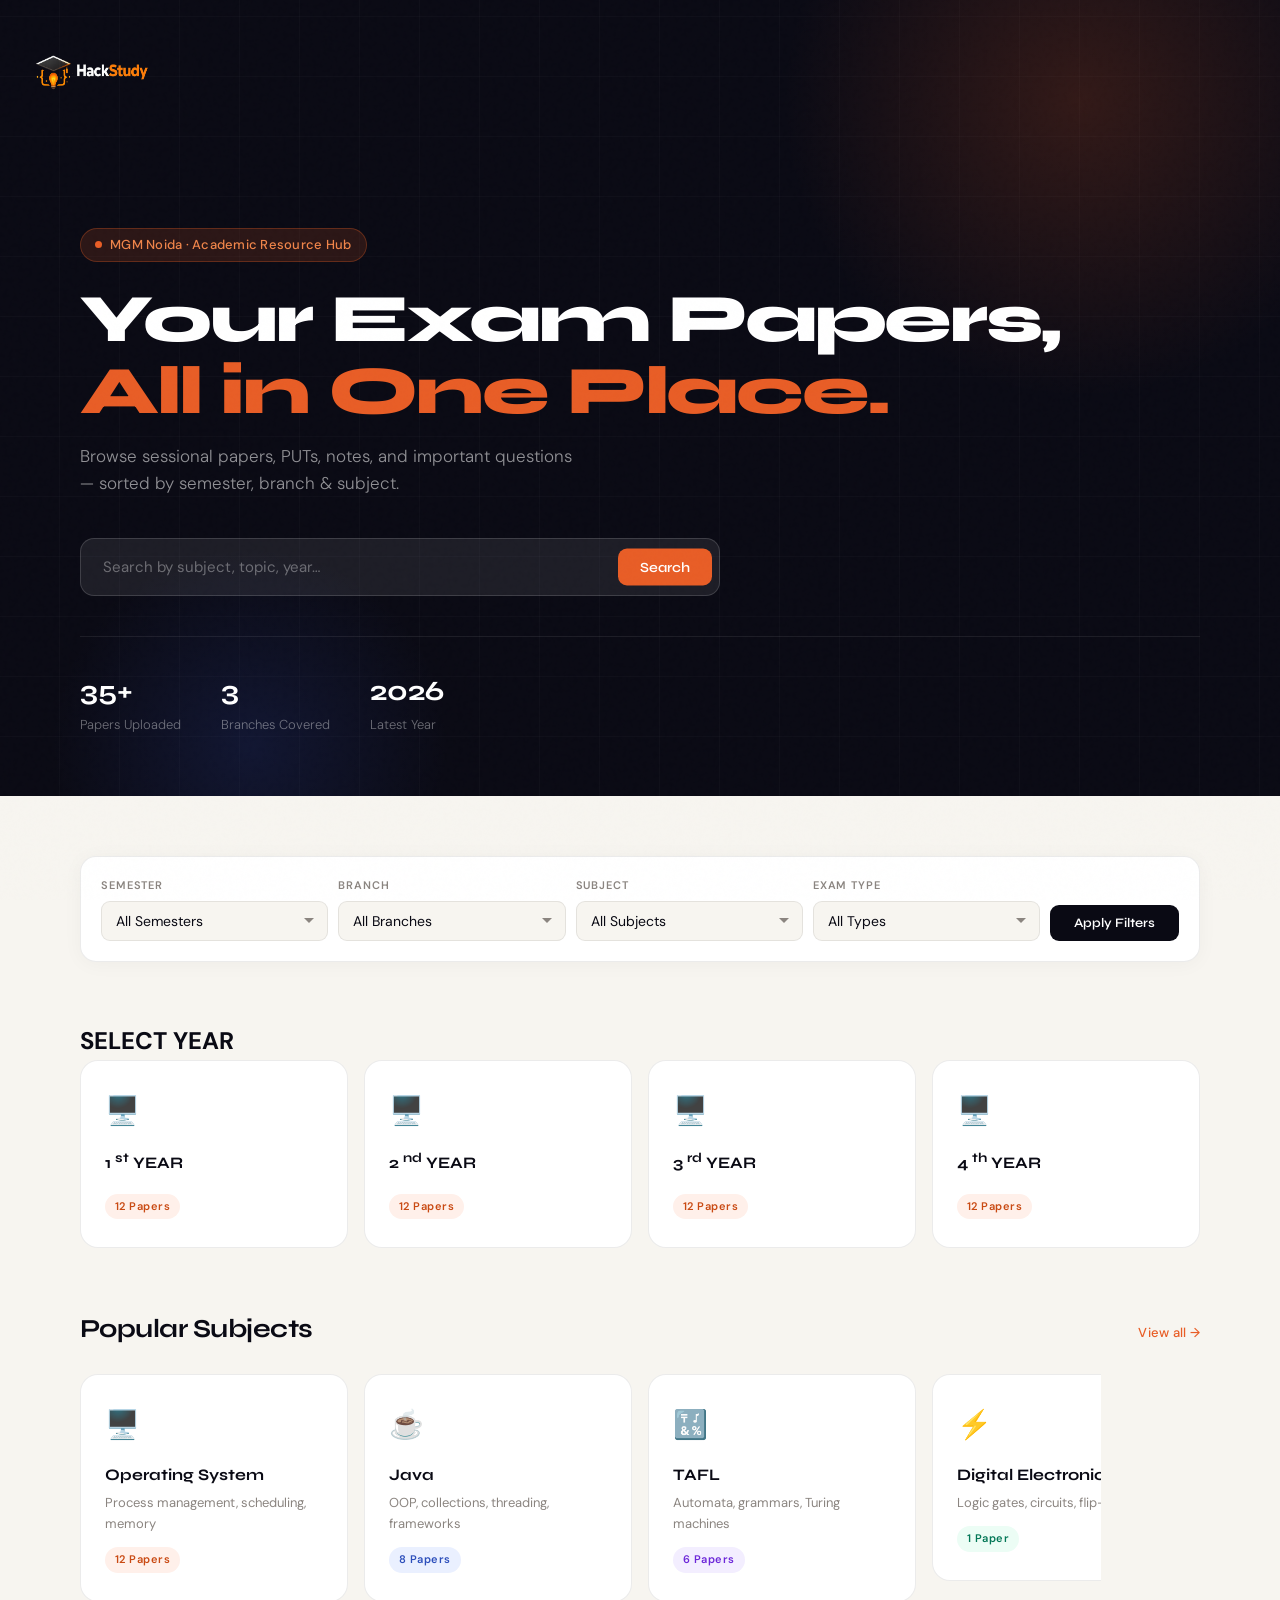
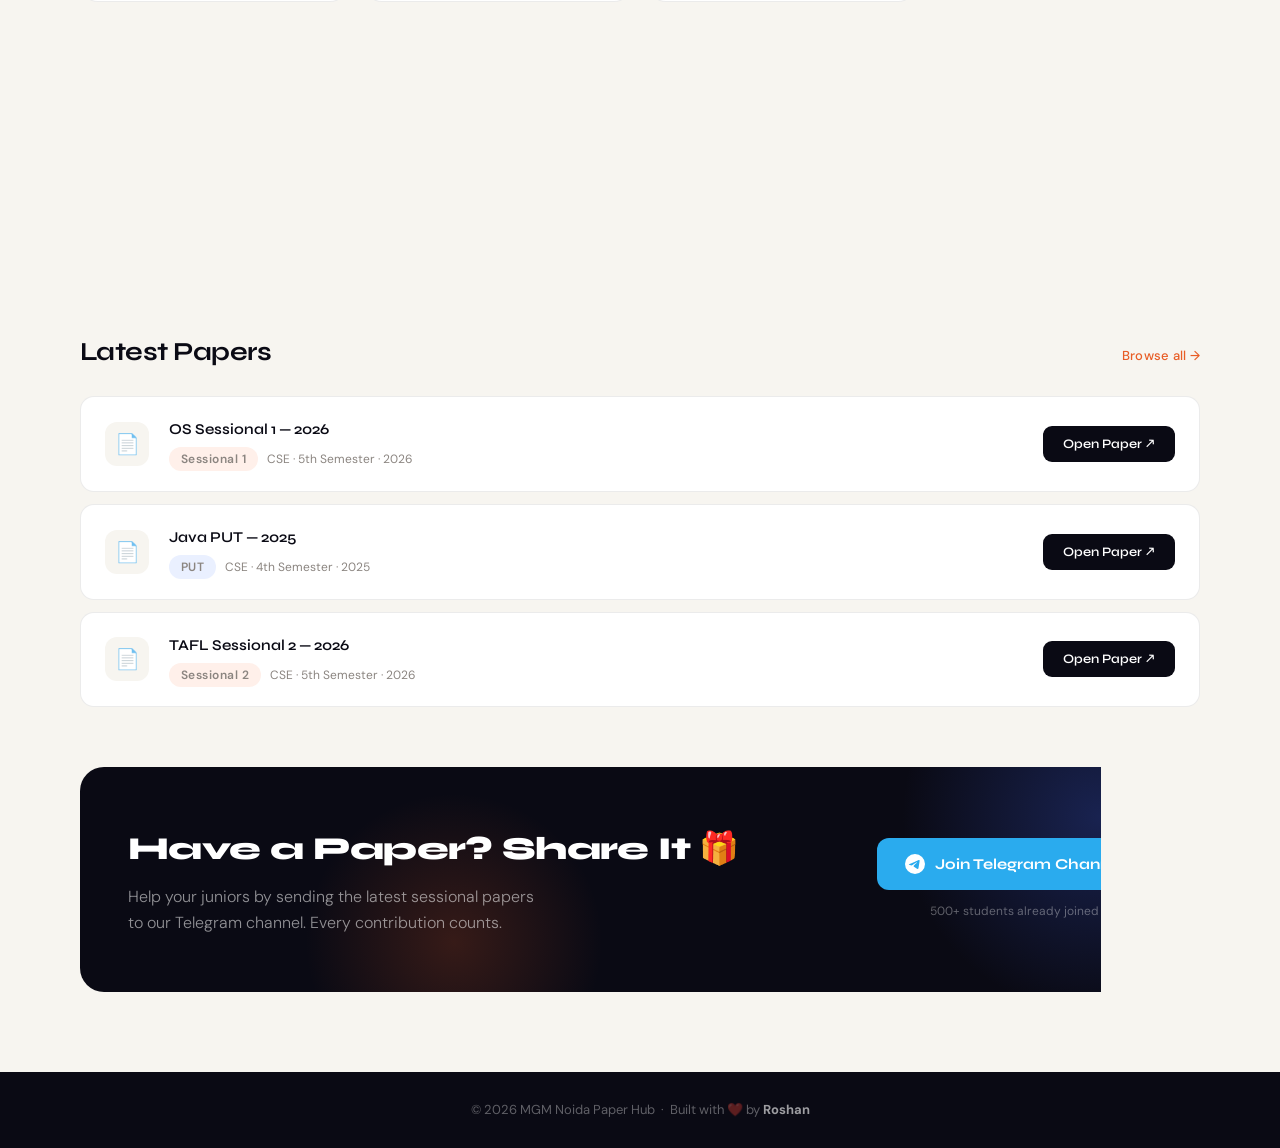
==== commit ad2c8c45: "feat: add java page" ====
--- a/index.html
+++ b/index.html
@@ -1,20 +1,24 @@
 <!DOCTYPE html>
 <html lang="en">
+
 <head>
   <meta charset="UTF-8" />
-  <meta name="viewport" content="width=device-width, initial-scale=1.0"/>
-  <title>MGM Noida Paper Hub</title>
-  <link href="https://fonts.googleapis.com/css2?family=Syne:wght@400;600;700;800&family=DM+Sans:ital,opsz,wght@0,9..40,300;0,9..40,400;0,9..40,500;1,9..40,300&display=swap" rel="stylesheet">
-   <link rel="stylesheet" href="./css/style.css">
-   <link rel="shortcut icon" href="favicon.ico" type="image/x-icon">
+  <meta name="viewport" content="width=device-width, initial-scale=1.0" />
+  <title>HackStudy</title>
+  <link
+    href="https://fonts.googleapis.com/css2?family=Syne:wght@400;600;700;800&family=DM+Sans:ital,opsz,wght@0,9..40,300;0,9..40,400;0,9..40,500;1,9..40,300&display=swap"
+    rel="stylesheet">
+  <link rel="stylesheet" href="./css/style.css">
+  <link rel="shortcut icon" href="favicon.ico" type="image/x-icon">
 </head>
+
 <body>
- 
+
 
   <header>
-     <nav class="navbar">
-  <img src="./assets/images/logo.png" alt="HackStudy Logo" class="logo-img">
-</nav>
+    <nav class="navbar">
+      <img src="./assets/images/logo.png" alt="HackStudy Logo" class="logo-img">
+    </nav>
     <div class="header-bg-lines"></div>
     <div class="header-orb"></div>
     <div class="header-orb2"></div>
@@ -93,6 +97,47 @@
       <button class="filter-btn">Apply Filters</button>
     </div>
 
+
+    <div>
+      <h2>SELECT YEAR</h2>
+    </div>
+
+    <div class="cards">
+      <a href="" style="text-decoration:none;">
+        <div class="card" style="--card-accent:#e85d26; --pill-bg:#fff0ea; --pill-color:#c94a13;">
+          <span class="card-icon">🖥️</span>
+          <h3>1 <sup>st</sup> YEAR</h3>
+          <p></p>
+          <span class="pill">12 Papers</span>
+        </div>
+      </a>
+
+
+      <a href="./pages/subTwo.html" style="text-decoration:none;">
+        <div class="card" style="--card-accent:#e85d26; --pill-bg:#fff0ea; --pill-color:#c94a13;">
+          <span class="card-icon">🖥️</span>
+          <h3>2 <sup>nd</sup> YEAR</h3>
+          <p></p>
+          <span class="pill">12 Papers</span>
+        </div>
+      </a>
+
+
+      <div class="card" style="--card-accent:#e85d26; --pill-bg:#fff0ea; --pill-color:#c94a13;">
+        <span class="card-icon">🖥️</span>
+        <h3>3 <sup>rd</sup> YEAR</h3>
+        <p></p>
+        <span class="pill">12 Papers</span>
+      </div>
+      <div class="card" style="--card-accent:#e85d26; --pill-bg:#fff0ea; --pill-color:#c94a13;">
+        <span class="card-icon">🖥️</span>
+        <h3>4 <sup>th</sup> YEAR</h3>
+        <p></p>
+        <span class="pill">12 Papers</span>
+      </div>
+    </div>
+
+
     <!-- Popular Subjects -->
     <div class="section-header">
       <h2 class="section-title">Popular Subjects</h2>
@@ -184,11 +229,15 @@
     <div class="contribute-box">
       <div class="contribute-text">
         <h2>Have a Paper? Share It 🎁</h2>
-        <p>Help your juniors by sending the latest sessional papers to our Telegram channel. Every contribution counts.</p>
+        <p>Help your juniors by sending the latest sessional papers to our Telegram channel. Every contribution counts.
+        </p>
       </div>
       <div class="contribute-actions">
         <a href="#" class="tg-btn">
-          <svg width="20" height="20" viewBox="0 0 24 24" fill="white"><path d="M11.944 0A12 12 0 0 0 0 12a12 12 0 0 0 12 12 12 12 0 0 0 12-12A12 12 0 0 0 12 0a12 12 0 0 0-.056 0zm4.962 7.224c.1-.002.321.023.465.14a.506.506 0 0 1 .171.325c.016.093.036.306.02.472-.18 1.898-.962 6.502-1.36 8.627-.168.9-.499 1.201-.82 1.23-.696.065-1.225-.46-1.9-.902-1.056-.693-1.653-1.124-2.678-1.8-1.185-.78-.417-1.21.258-1.91.177-.184 3.247-2.977 3.307-3.23.007-.032.014-.15-.056-.212s-.174-.041-.249-.024c-.106.024-1.793 1.14-5.061 3.345-.48.33-.913.49-1.302.48-.428-.008-1.252-.241-1.865-.44-.752-.245-1.349-.374-1.297-.789.027-.216.325-.437.893-.663 3.498-1.524 5.83-2.529 6.998-3.014 3.332-1.386 4.025-1.627 4.476-1.635z"/></svg>
+          <svg width="20" height="20" viewBox="0 0 24 24" fill="white">
+            <path
+              d="M11.944 0A12 12 0 0 0 0 12a12 12 0 0 0 12 12 12 12 0 0 0 12-12A12 12 0 0 0 12 0a12 12 0 0 0-.056 0zm4.962 7.224c.1-.002.321.023.465.14a.506.506 0 0 1 .171.325c.016.093.036.306.02.472-.18 1.898-.962 6.502-1.36 8.627-.168.9-.499 1.201-.82 1.23-.696.065-1.225-.46-1.9-.902-1.056-.693-1.653-1.124-2.678-1.8-1.185-.78-.417-1.21.258-1.91.177-.184 3.247-2.977 3.307-3.23.007-.032.014-.15-.056-.212s-.174-.041-.249-.024c-.106.024-1.793 1.14-5.061 3.345-.48.33-.913.49-1.302.48-.428-.008-1.252-.241-1.865-.44-.752-.245-1.349-.374-1.297-.789.027-.216.325-.437.893-.663 3.498-1.524 5.83-2.529 6.998-3.014 3.332-1.386 4.025-1.627 4.476-1.635z" />
+          </svg>
           Join Telegram Channel
         </a>
         <span class="tg-note">500+ students already joined</span>
@@ -202,4 +251,5 @@
   </footer>
 
 </body>
+
 </html>
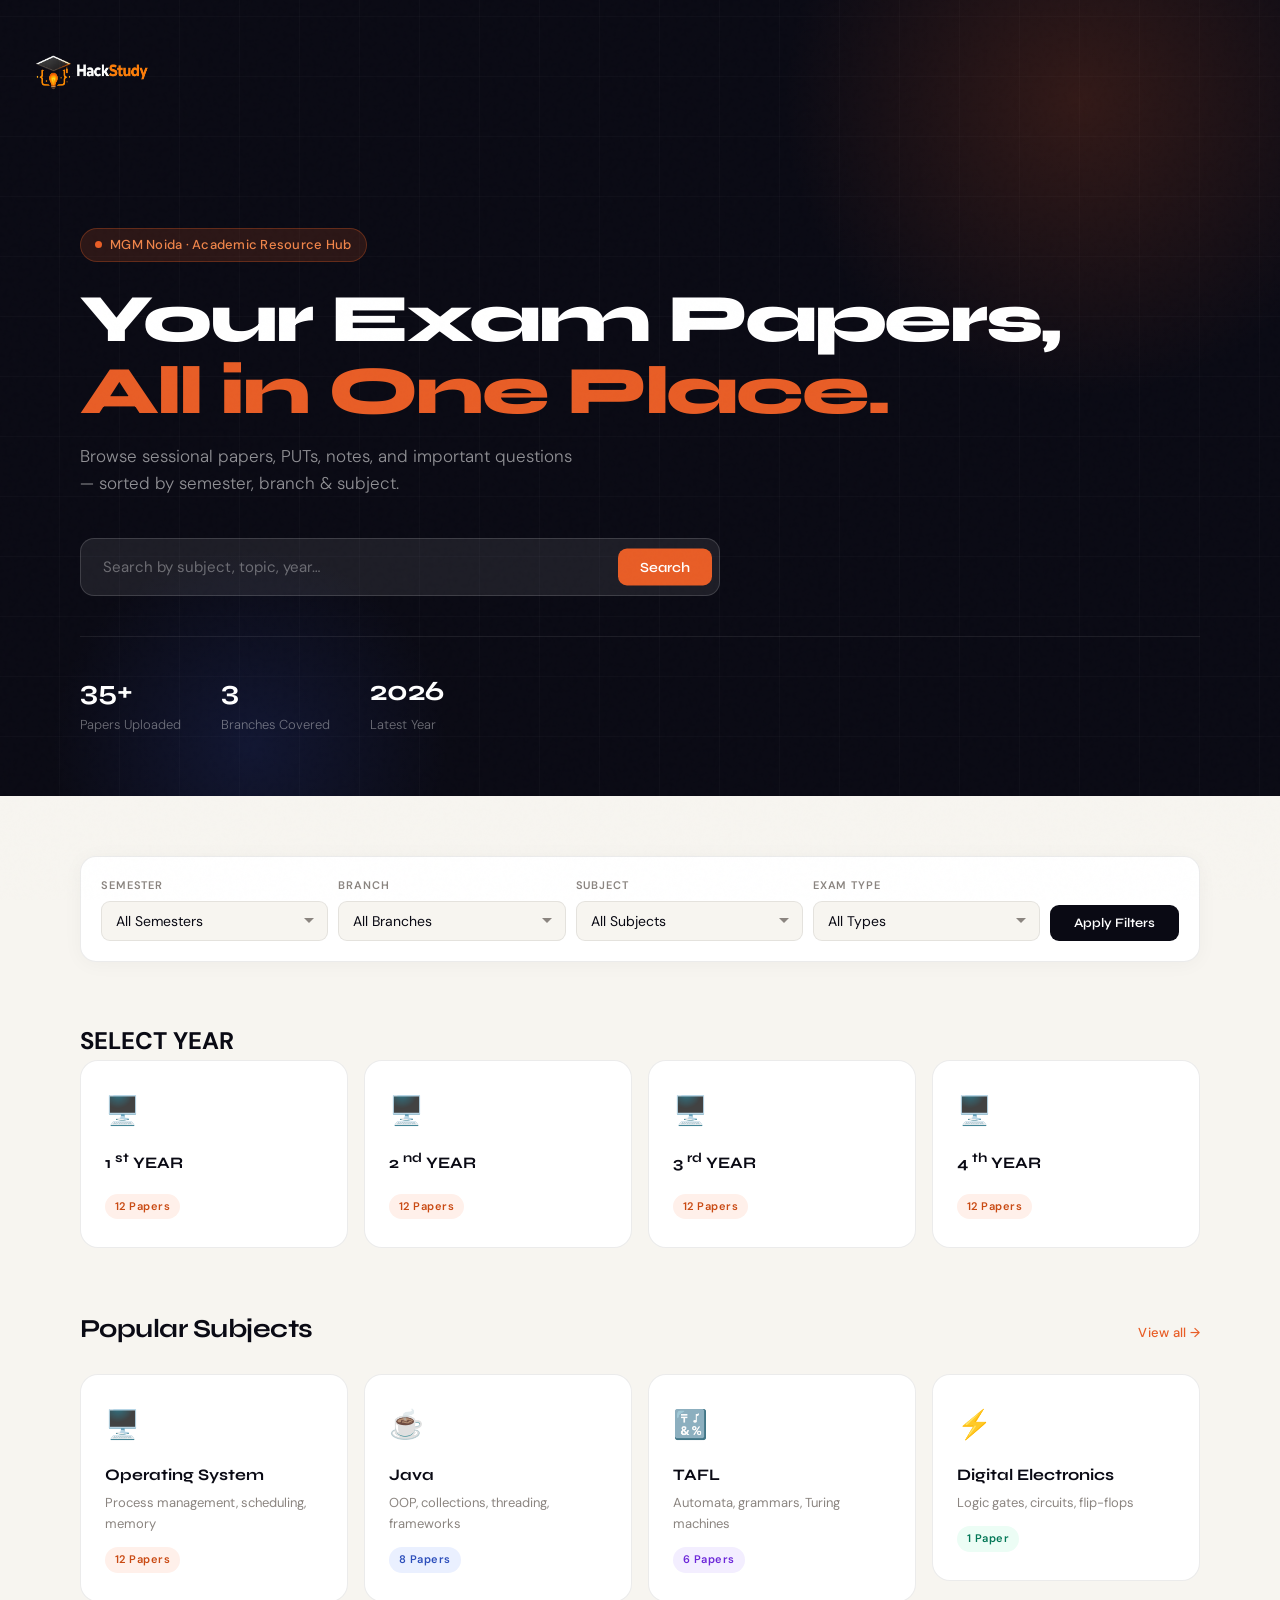
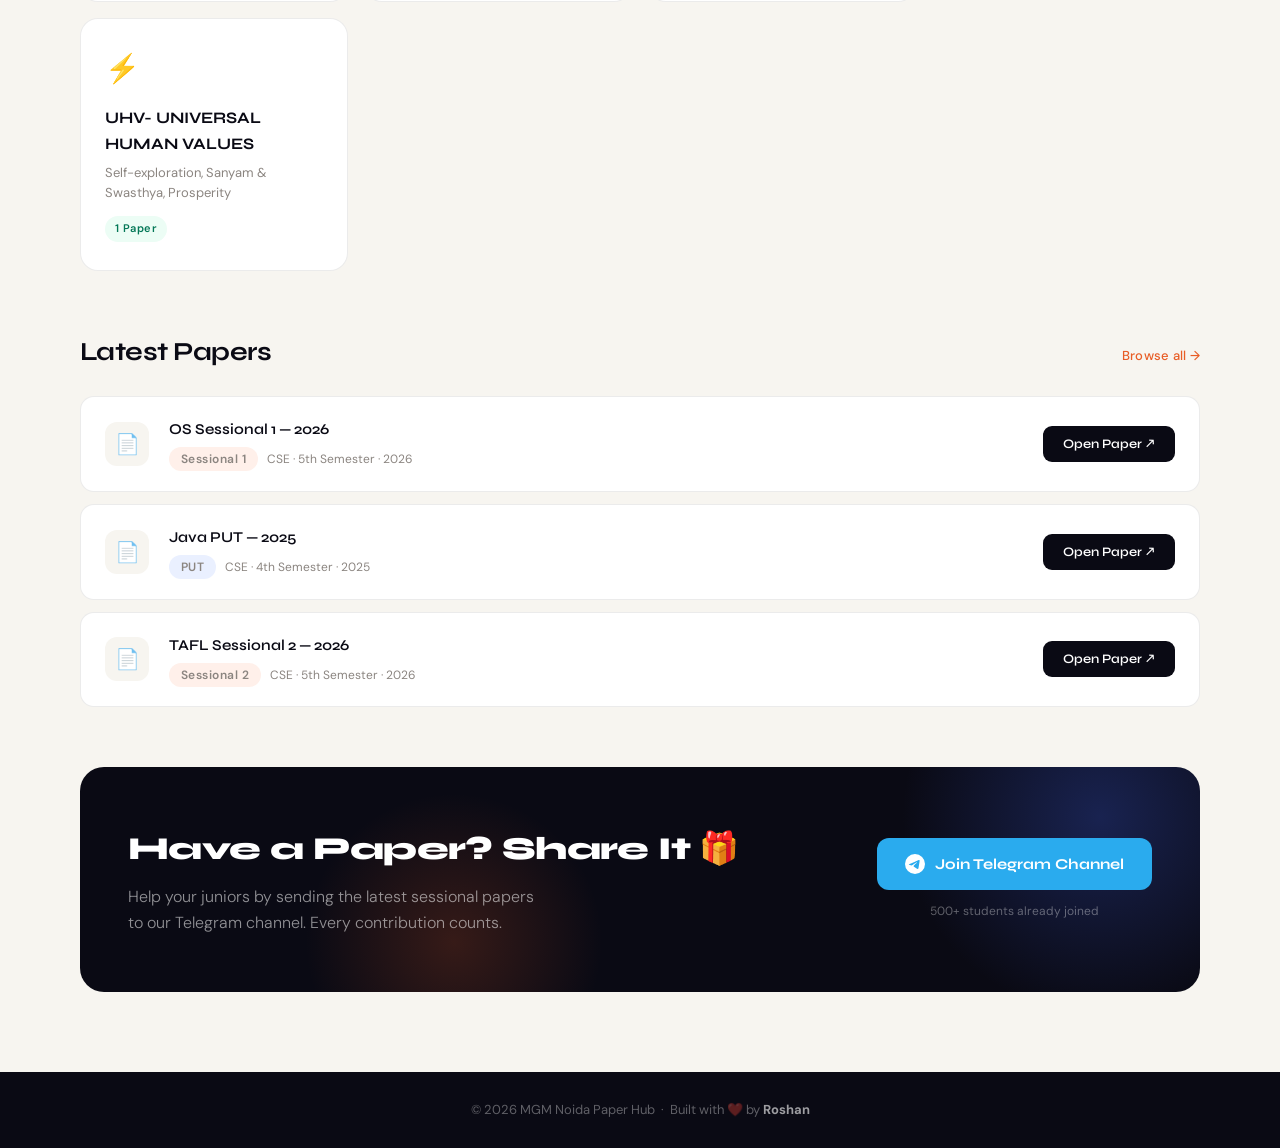
==== commit 3a53ffde: "feat: add Telegram link for paper submission" ====
--- a/index.html
+++ b/index.html
@@ -233,7 +233,7 @@
         </p>
       </div>
       <div class="contribute-actions">
-        <a href="#" class="tg-btn">
+        <a href="https://t.me/+d8AozSrEgHFjOGM1" class="tg-btn">
           <svg width="20" height="20" viewBox="0 0 24 24" fill="white">
             <path
               d="M11.944 0A12 12 0 0 0 0 12a12 12 0 0 0 12 12 12 12 0 0 0 12-12A12 12 0 0 0 12 0a12 12 0 0 0-.056 0zm4.962 7.224c.1-.002.321.023.465.14a.506.506 0 0 1 .171.325c.016.093.036.306.02.472-.18 1.898-.962 6.502-1.36 8.627-.168.9-.499 1.201-.82 1.23-.696.065-1.225-.46-1.9-.902-1.056-.693-1.653-1.124-2.678-1.8-1.185-.78-.417-1.21.258-1.91.177-.184 3.247-2.977 3.307-3.23.007-.032.014-.15-.056-.212s-.174-.041-.249-.024c-.106.024-1.793 1.14-5.061 3.345-.48.33-.913.49-1.302.48-.428-.008-1.252-.241-1.865-.44-.752-.245-1.349-.374-1.297-.789.027-.216.325-.437.893-.663 3.498-1.524 5.83-2.529 6.998-3.014 3.332-1.386 4.025-1.627 4.476-1.635z" />
